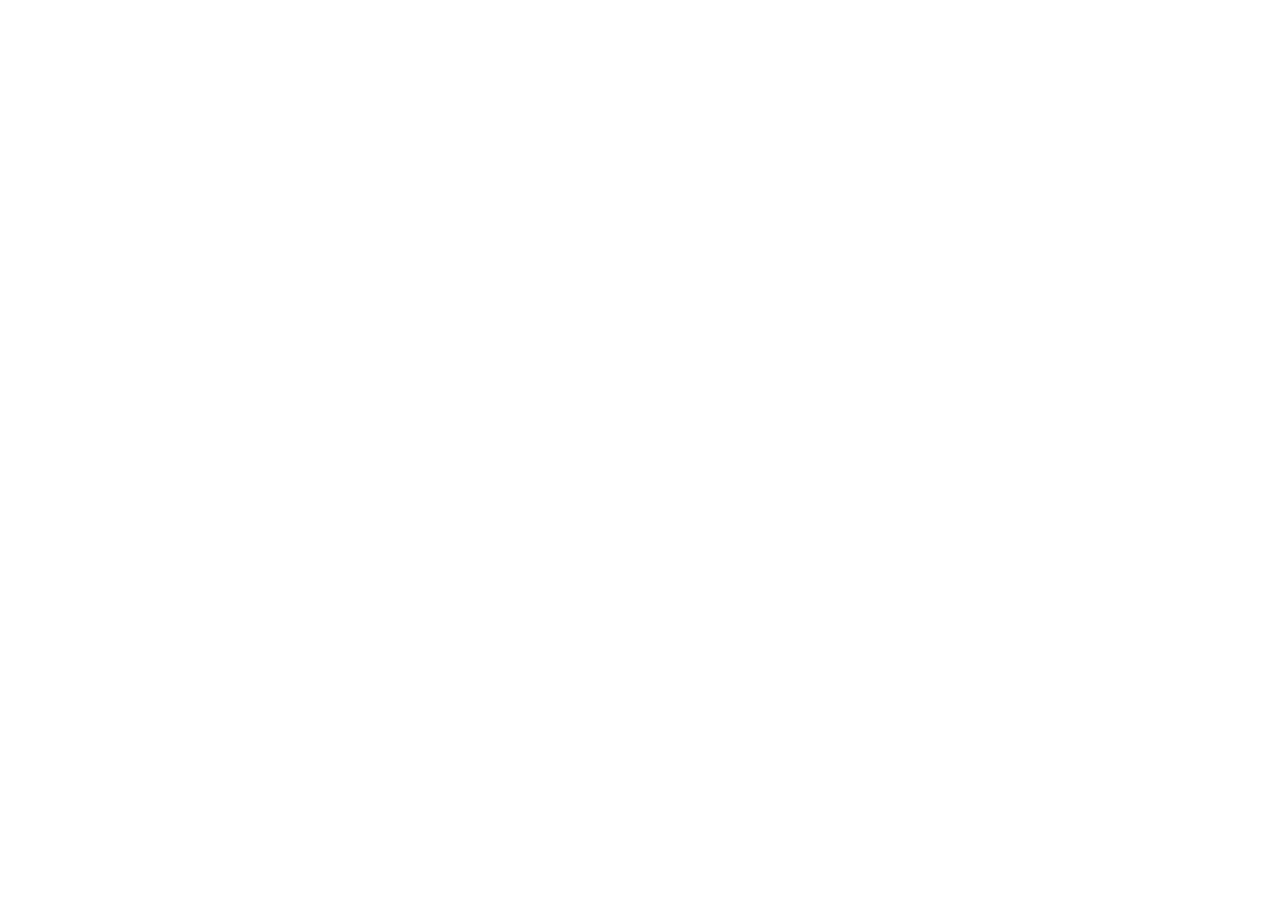
==== europe.html @ 09137a0d "minor changes" ====
<!DOCTYPE html>
<html lang="ru">

<head>
    <meta charset="UTF-8">
    <meta name="viewport" content="width=device-width, initial-scale=1.0">
    <title>во-да</title>
    <link rel="stylesheet" href="./style.css">
</head>
---- style.css ----
body {
    width: 100vw;
    height: 100vh;

    box-sizing: border-box;
    margin: 0;

    display: flex;
    gap: 0px;

    background-color: white;
}

@font-face {
    font-family: "Wremena";
    src:
        url("font/Wremena\ Regular.otf") format("otf"),
        url("font/Wremena\ Regular.woff") format("woff");
    font-weight: normal;
    font-style: normal;
}

@font-face {
    font-family: "Wremena";
    src:
        url("font/Wremena\ Light.otf") format("otf"),
        url("font/Wremena\ Light.woff") format("woff");
    font-weight: light;
    font-style: normal;
}

@font-face {
    font-family: "Wremena";
    src:
        url("font/Wremena\ Bold.otf") format("otf"),
        url("font/Wremena\ Bold.woff") format("woff");
    font-weight: bold;
    font-style: normal;
}

nav {
    width: 100%;
    height: 100%;

    position: relative;
    display: flex;
}

nav section {
    display: flex;

    width: 100%;
    height: 100%;

    justify-content: center;
}

a,
p {
    padding-top: 1rem;

    font-size: 1.5rem;
    font-family: Wremena;
    text-decoration: none;
    font-variant-numeric: lining-nums;

    color: black;
}

a:hover {
    font-size: 20pt;
    font-family: Wremena;
    text-decoration: underline 6px;

    color: black;
}

.main__index-column {
    width: 100%;
    height: 100%;

    box-sizing: border-box;
    margin: 0;
}

#nav__column--otherside:has(a:hover) {
    background-color: blue;
}

#nav__column--luminescent:has(a:hover) {
    background-color: purple;
}

#nav__column--europe:has(a:hover) {
    background-color: green;
}
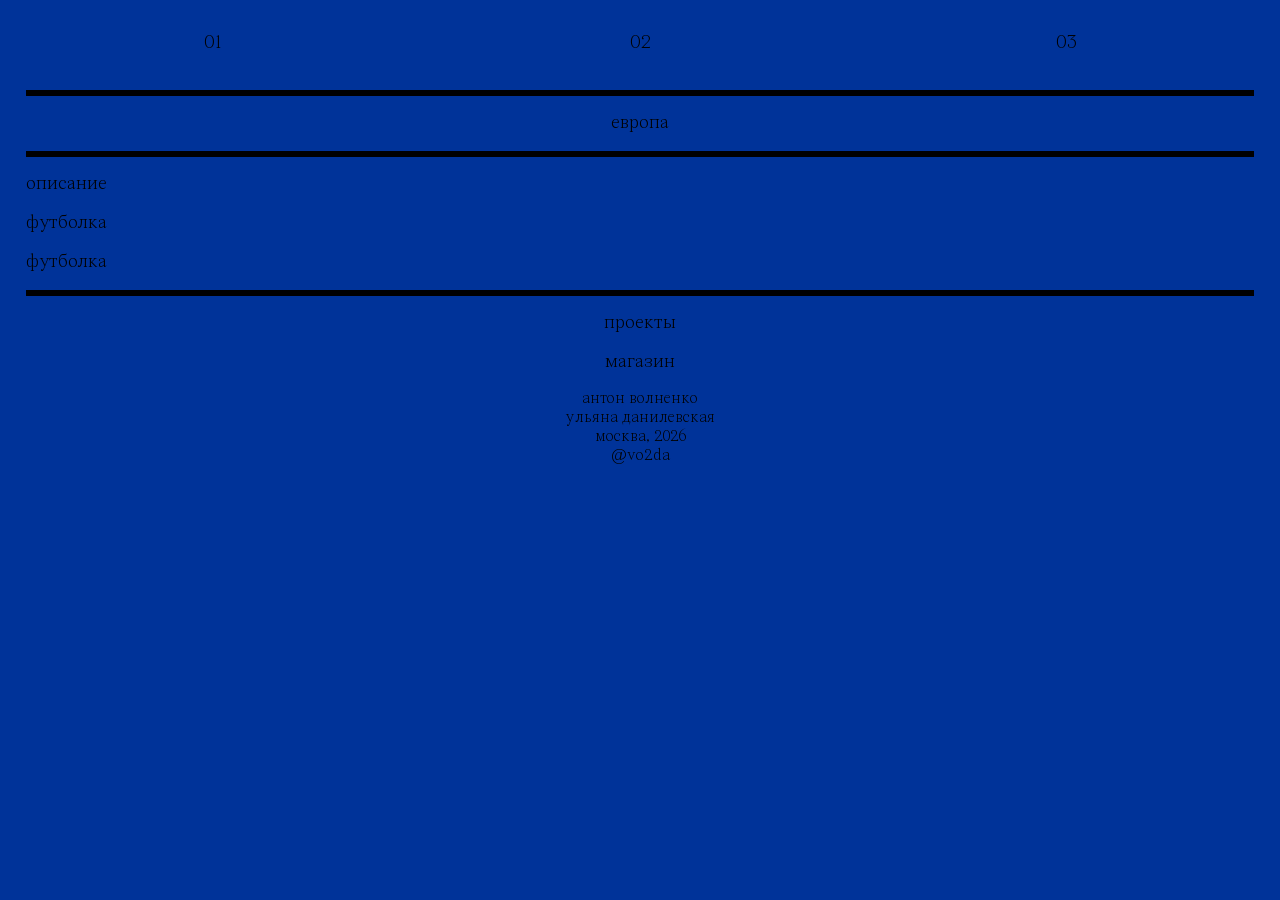
==== commit f73a2fe5: "major updates" ====
--- a/europe.html
+++ b/europe.html
@@ -6,4 +6,35 @@
     <meta name="viewport" content="width=device-width, initial-scale=1.0">
     <title>во-да</title>
     <link rel="stylesheet" href="./style.css">
-</head>+</head>
+
+<body class="body__europe">
+    <nav>
+        <section id="nav__column--otherside">
+            <a href="/otherside.html">01</a>
+        </section>
+
+        <section id="nav__column--luminescent">
+            <a href="/luminescent.html">02</a>
+        </section>
+
+        <section id="nav__column--europe">
+            <a href="/europe.html">03</a>
+        </section>
+    </nav>
+    <div class="main">
+        <hr>
+        <h1>европа</h1>
+        <hr>
+        <p>описание</p>
+        <p>футболка</p>
+        <p>футболка</p>
+        <hr>
+        <footer>
+            <a href="/index.html">проекты</a>
+            <a href="/shop.html">магазин</a>
+            <h3>антон волненко<br>ульяна данилевская<br>москва, 2026<br>@vo2da
+            </h3>
+        </footer>
+    </div>
+</body>
--- a/style.css
+++ b/style.css
@@ -2,13 +2,17 @@
     width: 100vw;
     height: 100vh;
 
-    box-sizing: border-box;
     margin: 0;
 
     display: flex;
-    gap: 0px;
 
     background-color: white;
+}
+
+*,
+*::before,
+*::after {
+    box-sizing: border-box;
 }
 
 @font-face {
@@ -16,7 +20,7 @@
     src:
         url("font/Wremena\ Regular.otf") format("otf"),
         url("font/Wremena\ Regular.woff") format("woff");
-    font-weight: normal;
+    font-weight: 400;
     font-style: normal;
 }
 
@@ -25,7 +29,7 @@
     src:
         url("font/Wremena\ Light.otf") format("otf"),
         url("font/Wremena\ Light.woff") format("woff");
-    font-weight: light;
+    font-weight: 200;
     font-style: normal;
 }
 
@@ -34,7 +38,7 @@
     src:
         url("font/Wremena\ Bold.otf") format("otf"),
         url("font/Wremena\ Bold.woff") format("woff");
-    font-weight: bold;
+    font-weight: 600;
     font-style: normal;
 }
 
@@ -42,7 +46,6 @@
     width: 100%;
     height: 100%;
 
-    position: relative;
     display: flex;
 }
 
@@ -51,46 +54,115 @@
 
     width: 100%;
     height: 100%;
+    padding-top: 2rem;
 
     justify-content: center;
+    align-items: flex-start;
 }
 
 a,
-p {
-    padding-top: 1rem;
+p,
+h1,
+h3 {
+    padding: 0;
+    margin-block: 0;
 
-    font-size: 1.5rem;
+    font-size: 1.2rem;
+    line-height: 120%;
     font-family: Wremena;
+    font-weight: 200;
     text-decoration: none;
     font-variant-numeric: lining-nums;
 
     color: black;
 }
 
+h1,
+h3,
+footer a {
+    text-align: center;
+}
+
+h3 {
+    font-size: 1rem;
+    font-weight: 200;
+}
+
 a:hover {
-    font-size: 20pt;
-    font-family: Wremena;
     text-decoration: underline 6px;
 
     color: black;
 }
 
-.main__index-column {
-    width: 100%;
-    height: 100%;
-
-    box-sizing: border-box;
-    margin: 0;
+.body__otherside,
+#nav__column--otherside:has(a:hover) {
+    background-color: #dedede;
+    background-image: radial-gradient(circle, #a3a3a3 0.4px, transparent 0.4px), radial-gradient(circle, #a3a3a3 0.4px, transparent 0.4px);
+    background-size: 2.5px 10px, 10px 2.5px;
+    background-position: -1.25px -5px, -5px -1.25px;
 }
 
-#nav__column--otherside:has(a:hover) {
-    background-color: blue;
+.body__luminescent,
+#nav__column--luminescent:has(a:hover) {
+    background-color: #B1ECBE;
 }
 
-#nav__column--luminescent:has(a:hover) {
-    background-color: purple;
+.body__europe,
+#nav__column--europe:has(a:hover) {
+    background-color: #003399;
 }
 
-#nav__column--europe:has(a:hover) {
-    background-color: green;
+img {
+    width: 100%;
+}
+
+.main {
+    position: absolute;
+    top: 4rem;
+    left: 0;
+    right: 0;
+
+    display: flex;
+    flex-direction: column;
+    gap: 1rem;
+
+    padding: 1.6rem;
+    margin-bottom: 2rem;
+}
+
+.main__shop-grid {
+    width: 100%;
+    display: grid;
+    grid-template-columns: repeat(3, 1fr);
+    grid-template-rows: repeat(3, 1fr);
+    gap: 20px;
+}
+
+hr {
+    width: 100%;
+    height: 0;
+
+    margin: 0;
+    padding: 0;
+
+    border: 0;
+    border-top: 6px solid #000;
+
+    flex: 0 0 auto;
+    align-self: stretch;
+}
+
+footer,
+article {
+    display: flex;
+    flex-direction: column;
+    gap: 1rem;
+}
+
+article {
+    gap: 0.5rem;
+}
+
+article h3 {
+    text-align: start;
 }
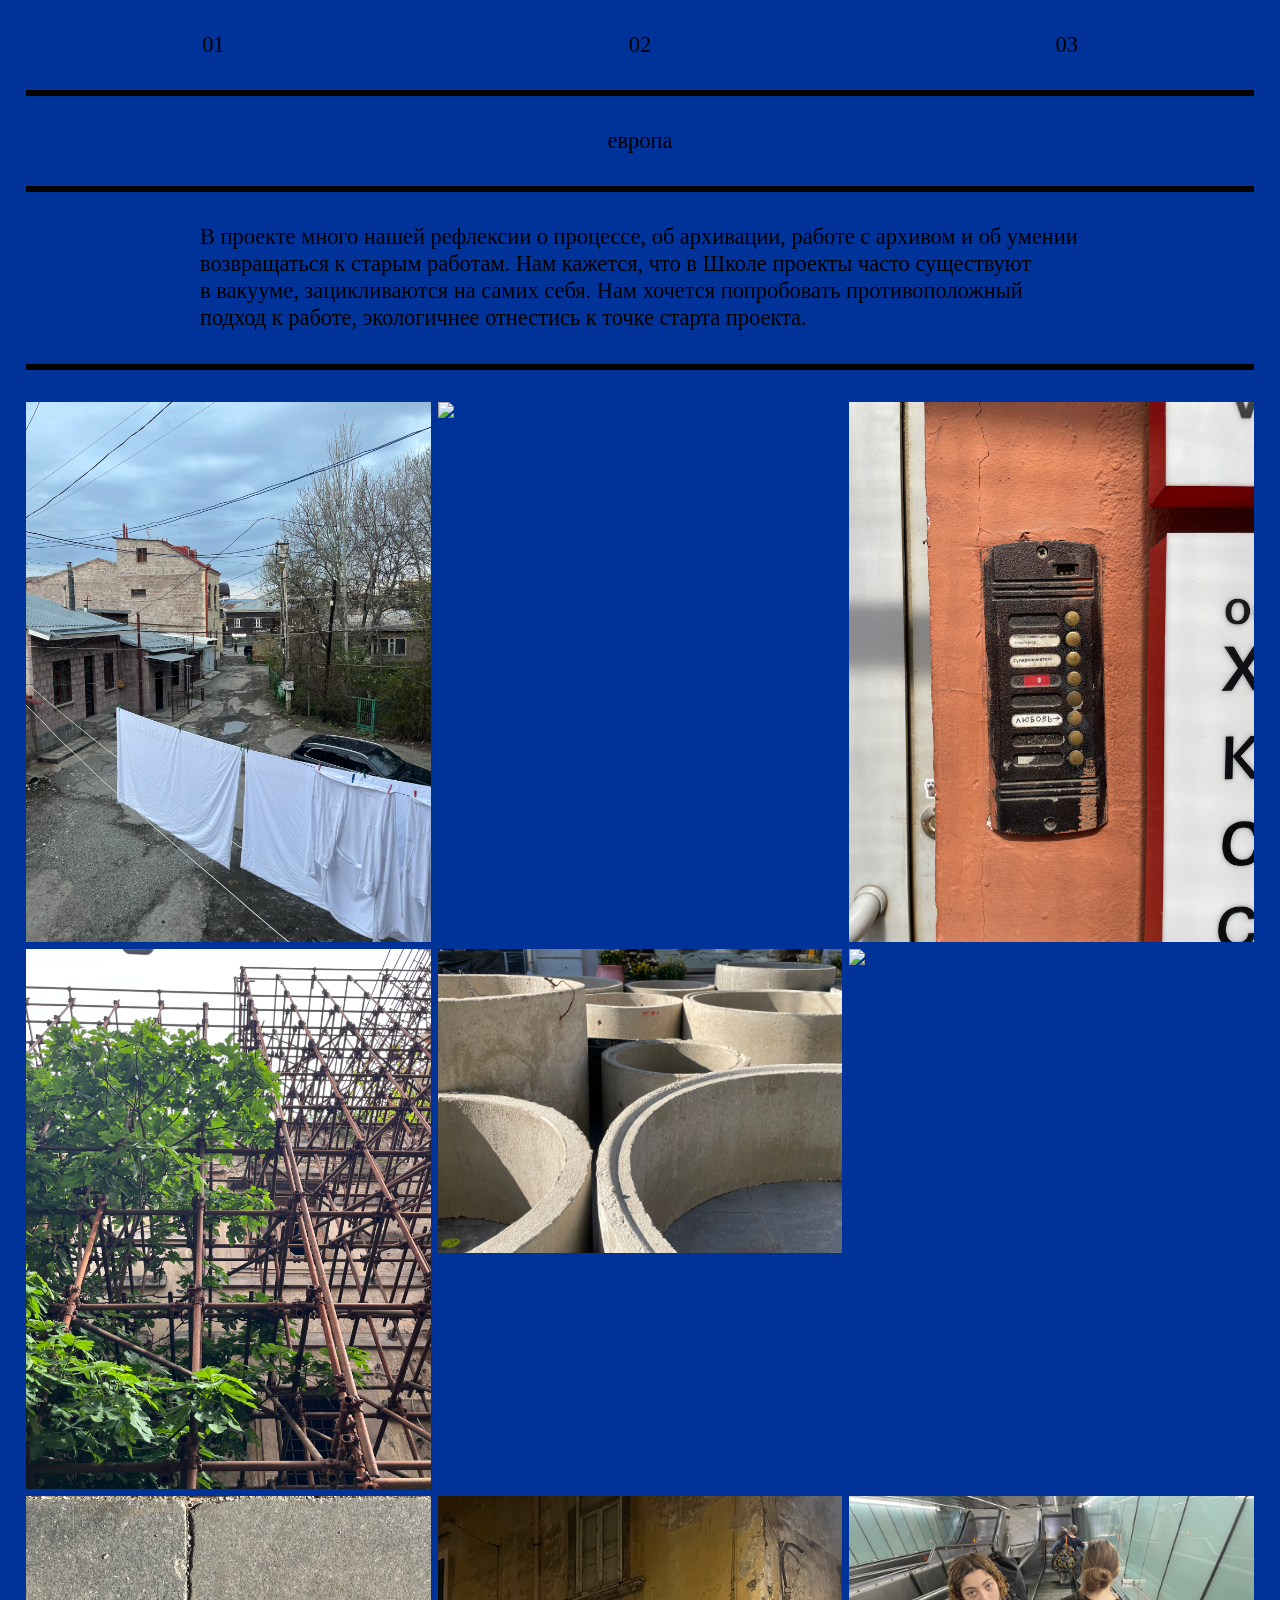
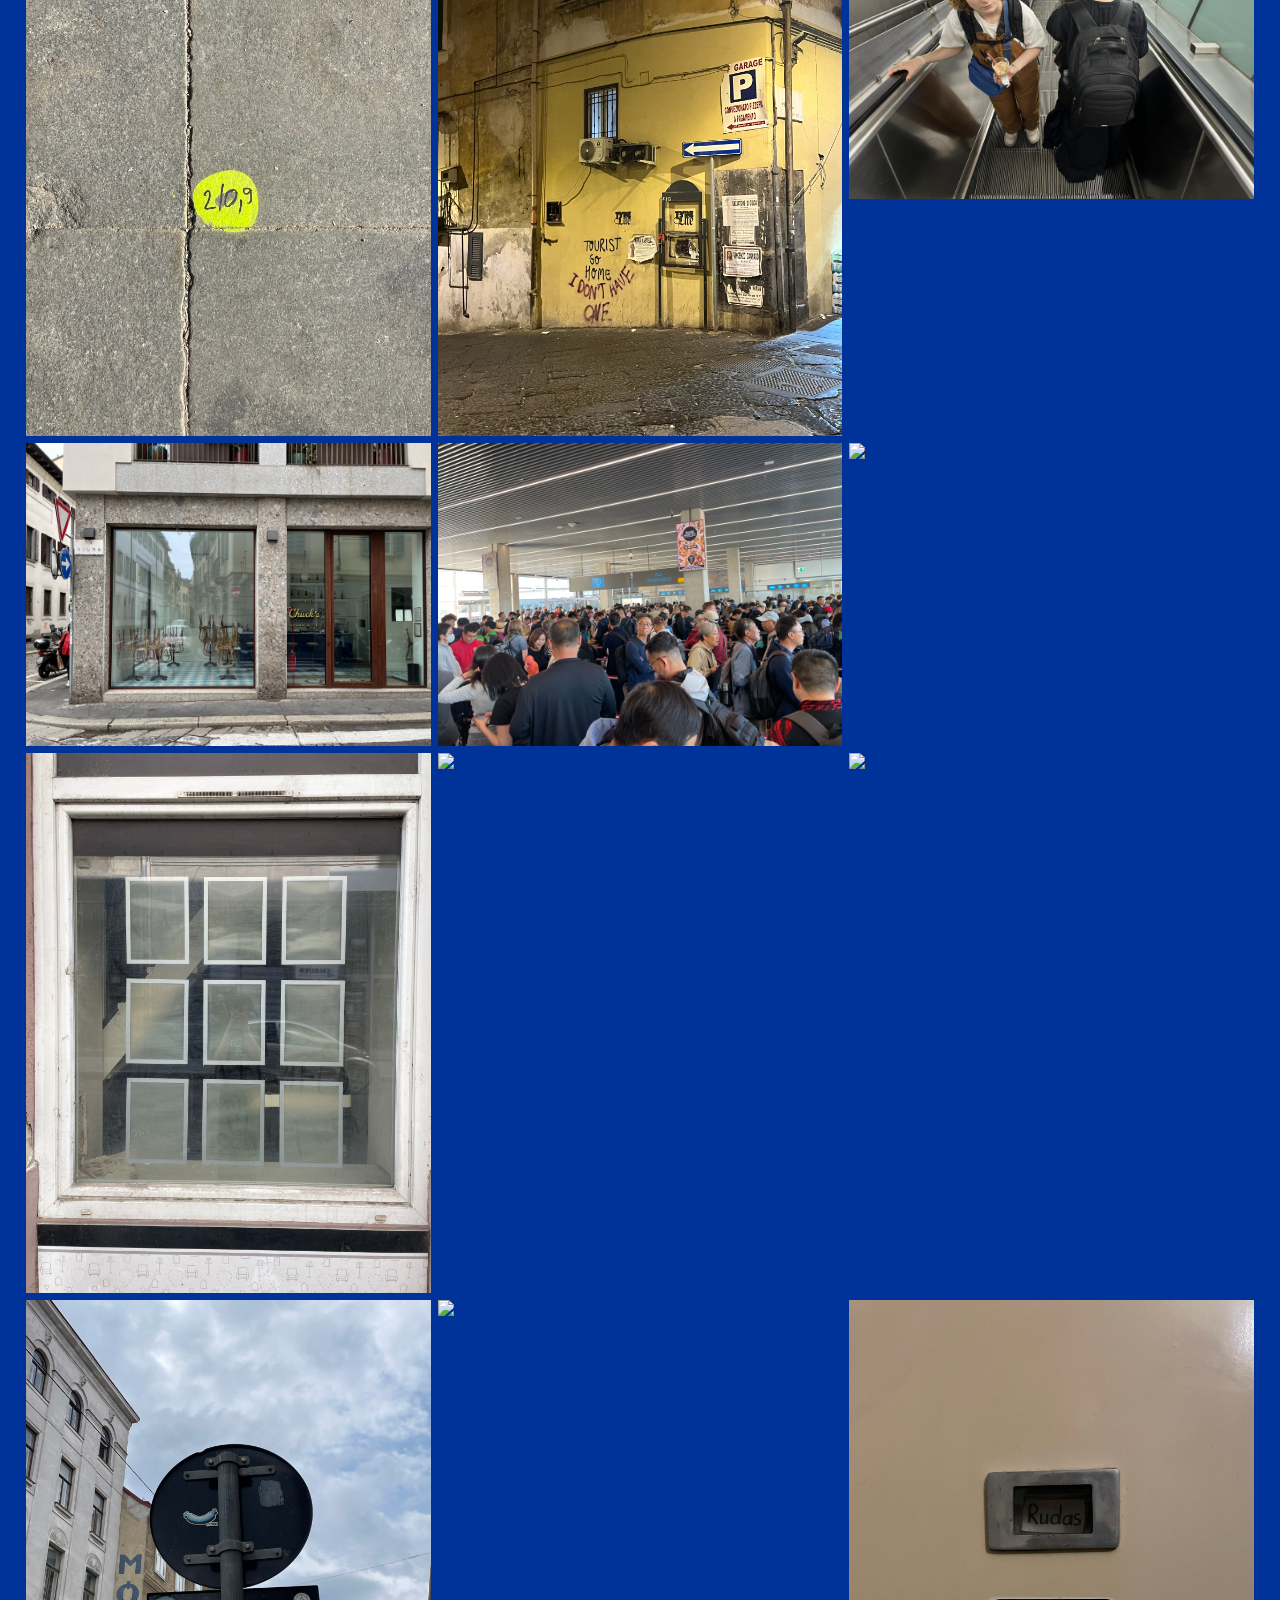
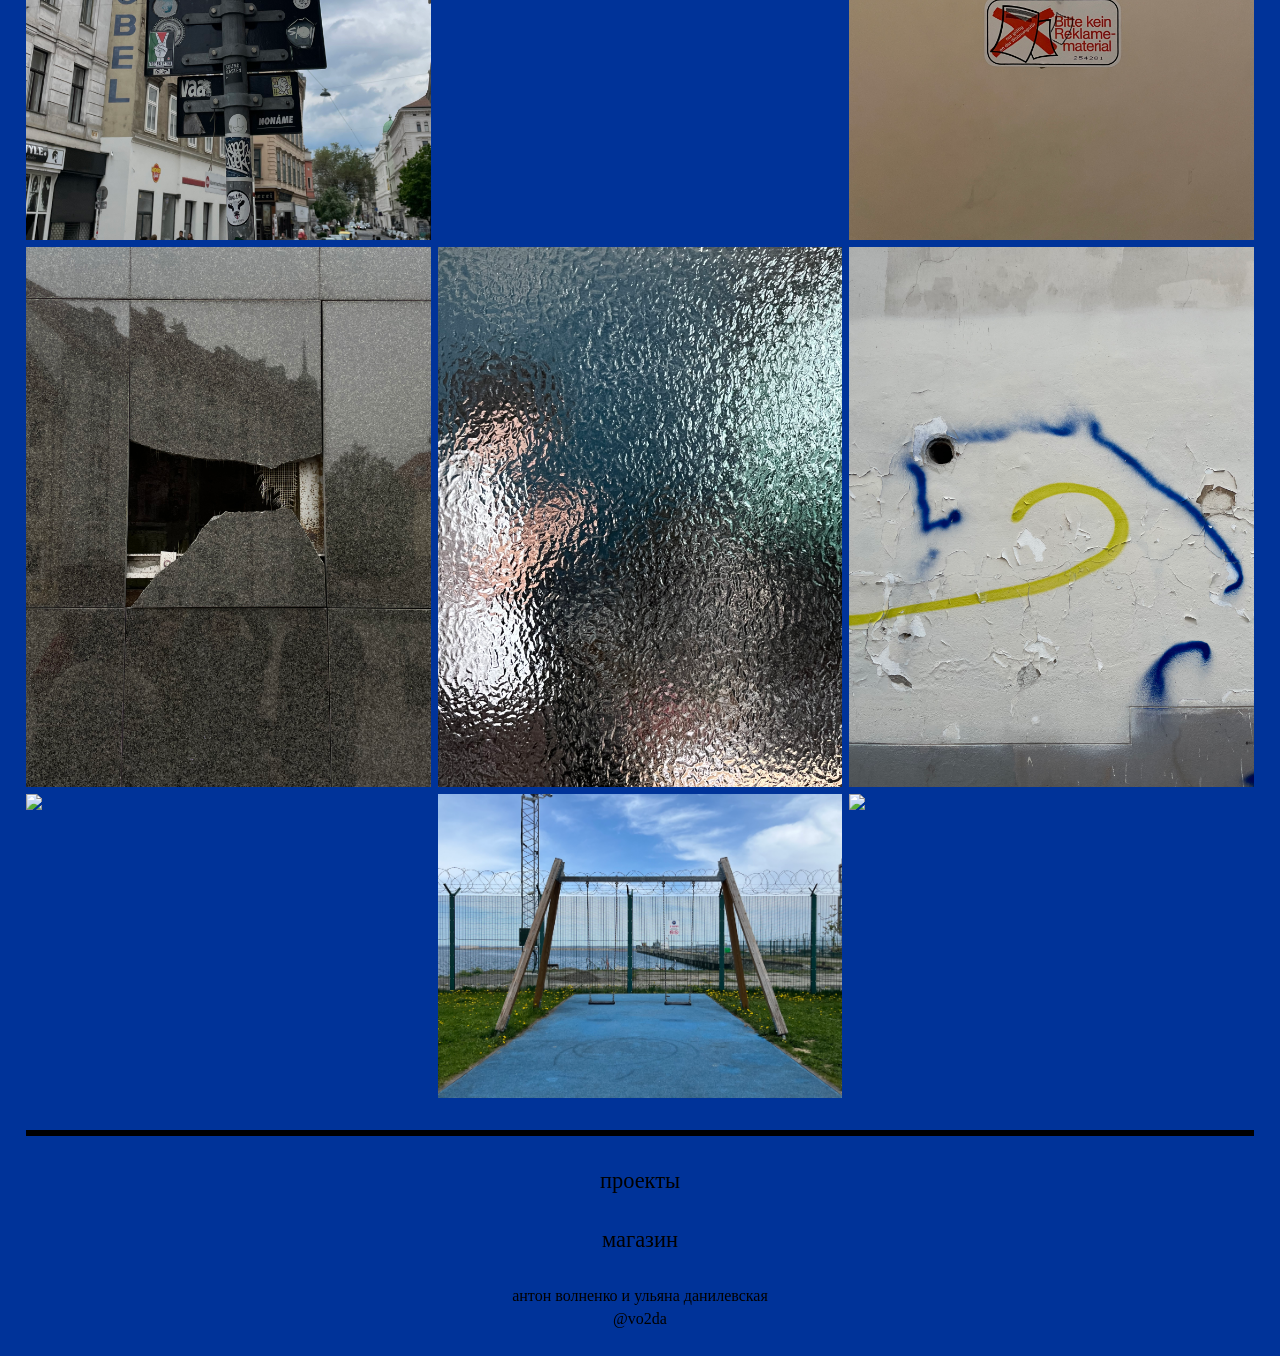
==== commit 833db3a2: "mostly done lol" ====
--- a/europe.html
+++ b/europe.html
@@ -26,14 +26,42 @@
         <hr>
         <h1>европа</h1>
         <hr>
-        <p>описание</p>
-        <p>футболка</p>
-        <p>футболка</p>
+        <p>В&nbsp;проекте много нашей рефлексии о&nbsp;процессе, об&nbsp;архивации, работе с&nbsp;архивом
+            и&nbsp;об&nbsp;умении возвращаться к&nbsp;старым работам. Нам кажется, что в&nbsp;Школе проекты часто
+            существуют в&nbsp;вакууме, зацикливаются на&nbsp;самих себя. Нам хочется попробовать противоположный подход
+            к&nbsp;работе, экологичнее отнестись к&nbsp;точке старта проекта.</p>
+        <hr>
+        <div class="main__grid">
+            <img src="projects/europe/03-a.jpeg">
+            <img src="projects/europe/05-a.jpeg">
+            <img src="projects/europe/05-u.jpeg">
+            <img src="projects/europe/06-a.jpeg">
+            <img src="projects/europe/06-u.jpeg">
+            <img src="projects/europe/07-a.jpeg">
+            <img src="projects/europe/07-u.jpeg">
+            <img src="projects/europe/08-a.jpeg">
+            <img src="projects/europe/09-a.jpeg">
+            <img src="projects/europe/10-a.jpeg">
+            <img src="projects/europe/10-u.jpeg">
+            <img src="projects/europe/11-a.jpeg">
+            <img src="projects/europe/11-u.jpeg">
+            <img src="projects/europe/12-a.jpeg">
+            <img src="projects/europe/13-a.jpeg">
+            <img src="projects/europe/13-u.jpeg">
+            <img src="projects/europe/14-a.jpeg">
+            <img src="projects/europe/14-u.jpeg">
+            <img src="projects/europe/15-u.jpeg">
+            <img src="projects/europe/16-a.jpeg">
+            <img src="projects/europe/17-a.jpeg">
+            <img src="projects/europe/17-u.jpeg">
+            <img src="projects/europe/18-a.jpeg">
+            <img src="projects/europe/19-a.jpeg">
+        </div>
         <hr>
         <footer>
             <a href="/index.html">проекты</a>
             <a href="/shop.html">магазин</a>
-            <h3>антон волненко<br>ульяна данилевская<br>москва, 2026<br>@vo2da
+            <h3>антон волненко и ульяна данилевская<br>@vo2da
             </h3>
         </footer>
     </div>
--- a/style.css
+++ b/style.css
@@ -42,37 +42,22 @@
     font-style: normal;
 }
 
-nav {
-    width: 100%;
-    height: 100%;
-
-    display: flex;
-}
-
-nav section {
-    display: flex;
-
-    width: 100%;
-    height: 100%;
-    padding-top: 2rem;
-
-    justify-content: center;
-    align-items: flex-start;
-}
-
 a,
 p,
 h1,
 h3 {
     padding: 0;
     margin-block: 0;
-
-    font-size: 1.2rem;
+    text-box: trim-both cap alphabetic;
+
+    font-size: 1.4rem;
     line-height: 120%;
-    font-family: Wremena;
+    font-family: Spectral;
     font-weight: 200;
     text-decoration: none;
     font-variant-numeric: lining-nums;
+
+    max-width: 55rem;
 
     color: black;
 }
@@ -84,14 +69,33 @@
 }
 
 h3 {
+    letter-spacing: 2%;
+    line-height: 140%;
     font-size: 1rem;
-    font-weight: 200;
 }
 
 a:hover {
     text-decoration: underline 6px;
 
     color: black;
+}
+
+nav {
+    width: 100%;
+    height: 100%;
+
+    display: flex;
+}
+
+nav section {
+    display: flex;
+
+    width: 100%;
+    height: 100%;
+    padding-top: 2rem;
+
+    justify-content: center;
+    align-items: flex-start;
 }
 
 .body__otherside,
@@ -124,18 +128,59 @@
 
     display: flex;
     flex-direction: column;
-    gap: 1rem;
-
+    align-items: center;
+
+    gap: 2rem;
     padding: 1.6rem;
     margin-bottom: 2rem;
 }
 
-.main__shop-grid {
+.main__grid {
     width: 100%;
     display: grid;
     grid-template-columns: repeat(3, 1fr);
-    grid-template-rows: repeat(3, 1fr);
-    gap: 20px;
+    grid-template-rows: repeat(2, 1fr);
+    gap: 7px;
+}
+
+.main__grid--shop {
+    width: 100%;
+    display: grid;
+    grid-template-columns: repeat(4, 1fr);
+    grid-template-rows: repeat(2, 1fr);
+    gap: 7px;
+}
+
+.main__grid--shop img {
+    aspect-ratio: 1 / 1;
+    object-fit: cover;
+}
+
+.main__grid {
+    width: 100%;
+    display: grid;
+    grid-template-columns: repeat(3, 1fr);
+    grid-template-rows: repeat(2, 1fr);
+    gap: 7px;
+}
+
+@media (max-width: 950px) {
+
+    .main__grid--shop,
+    .main__grid {
+        grid-template-columns: repeat(2, 1fr);
+        grid-template-rows: repeat(2, 1fr);
+    }
+}
+
+@media (max-width: 650px) {
+
+    .main__grid--shop,
+    .main__grid {
+        display: flex;
+        flex-direction: column;
+        gap: 1rem;
+    }
 }
 
 hr {
@@ -156,11 +201,12 @@
 article {
     display: flex;
     flex-direction: column;
+    gap: 2rem;
+}
+
+article {
     gap: 1rem;
-}
-
-article {
-    gap: 0.5rem;
+    margin-bottom: 1rem;
 }
 
 article h3 {
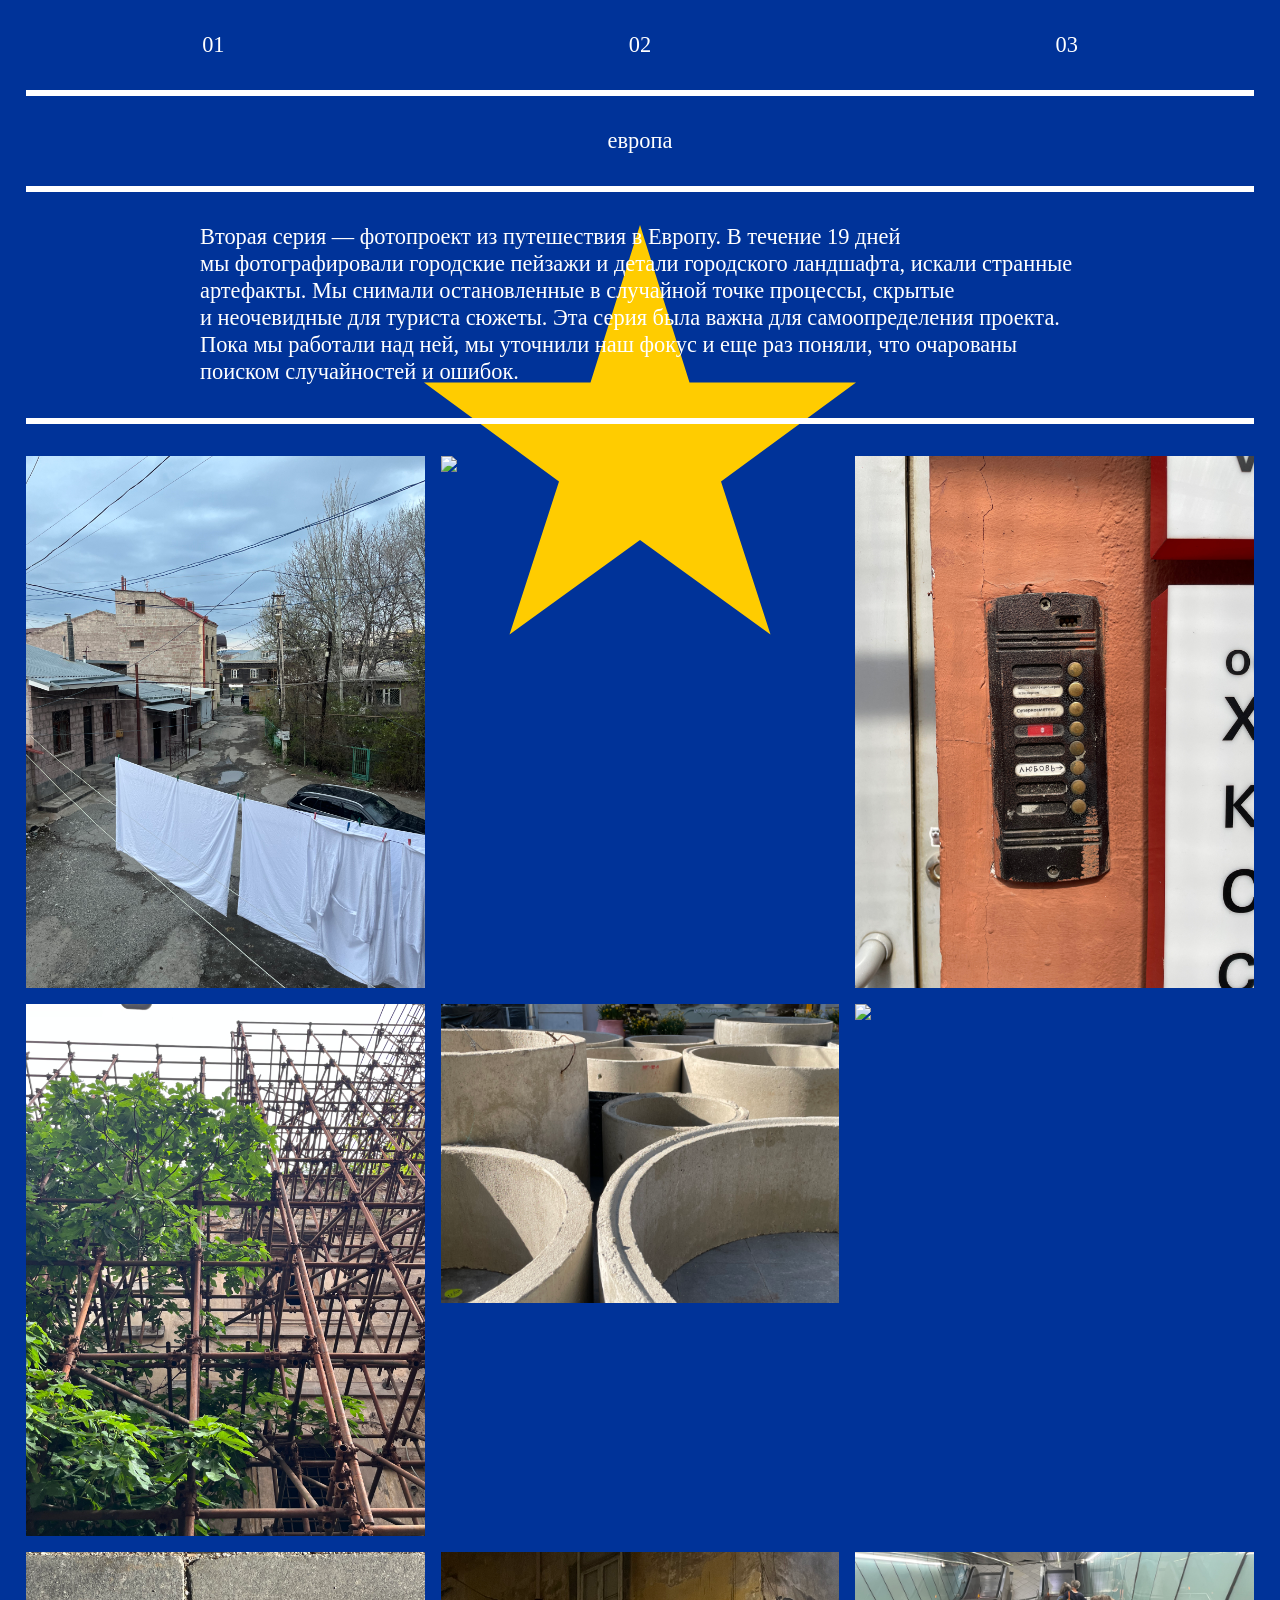
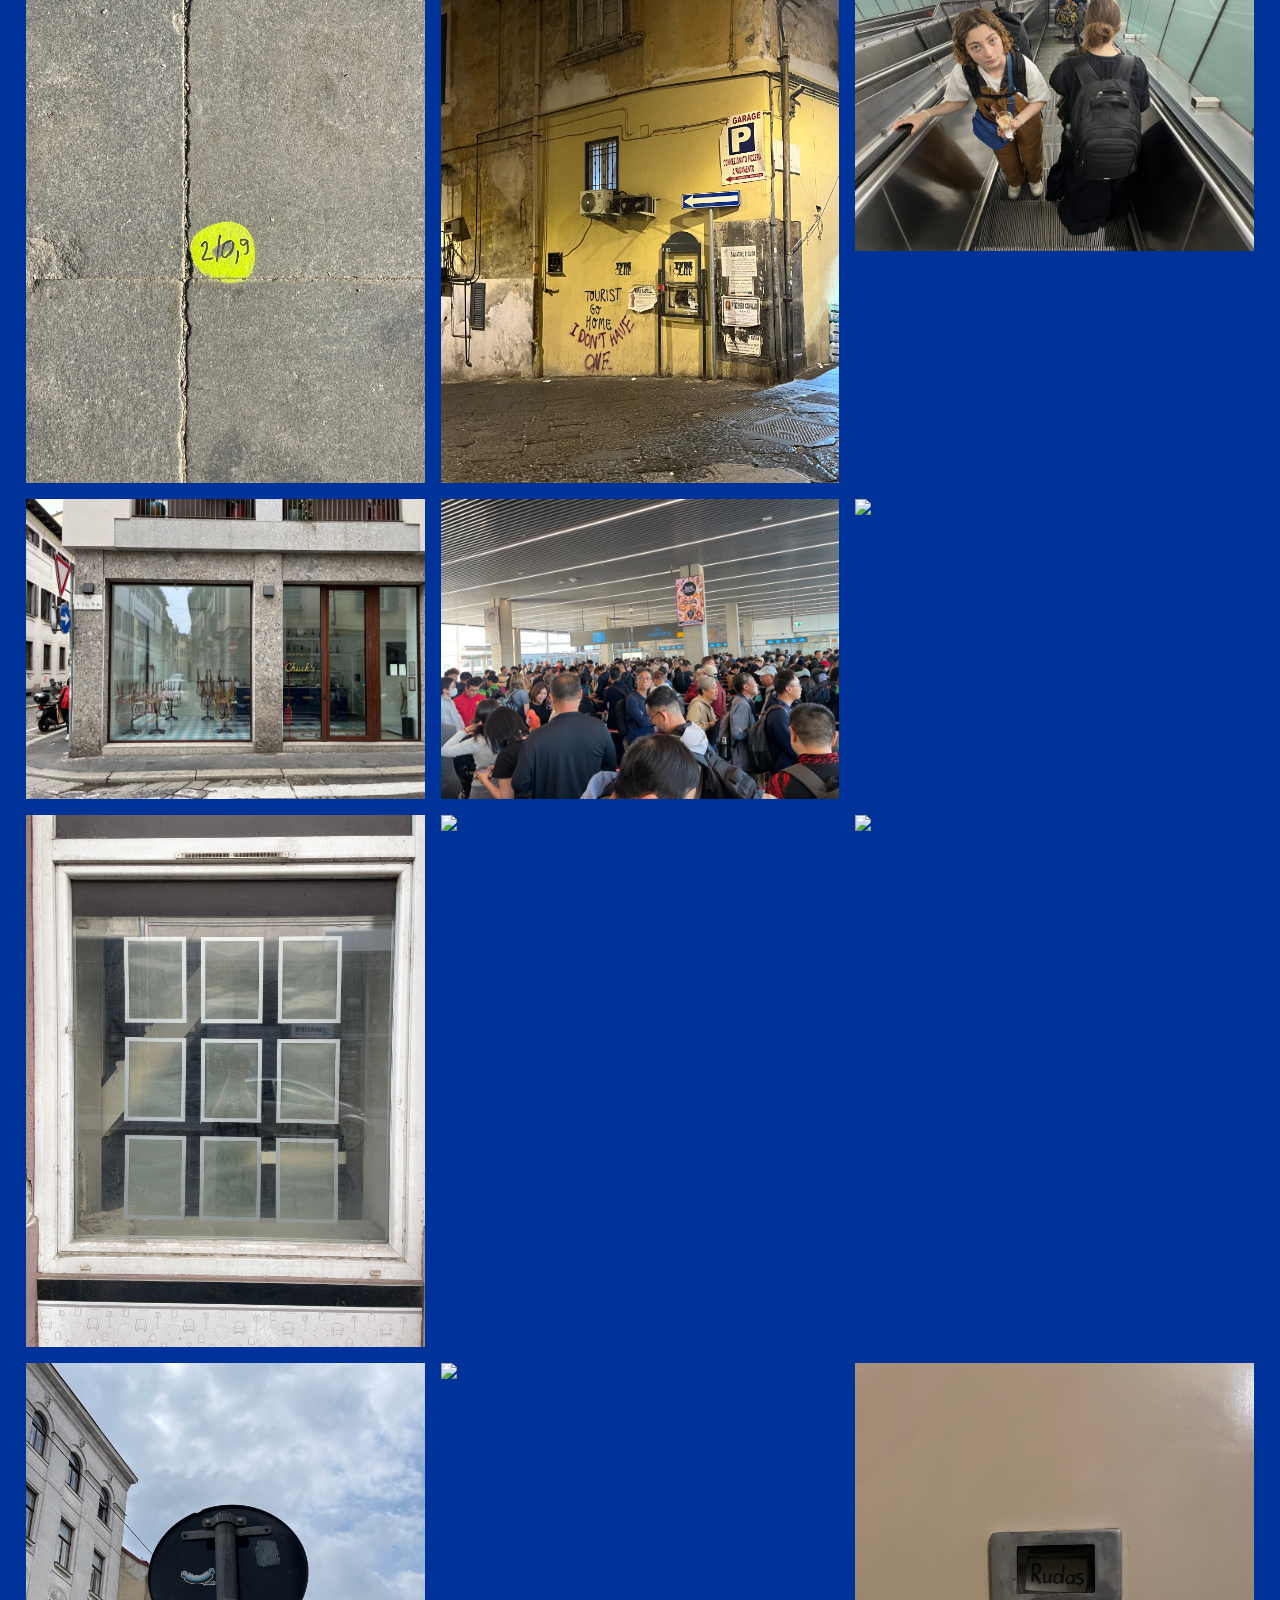
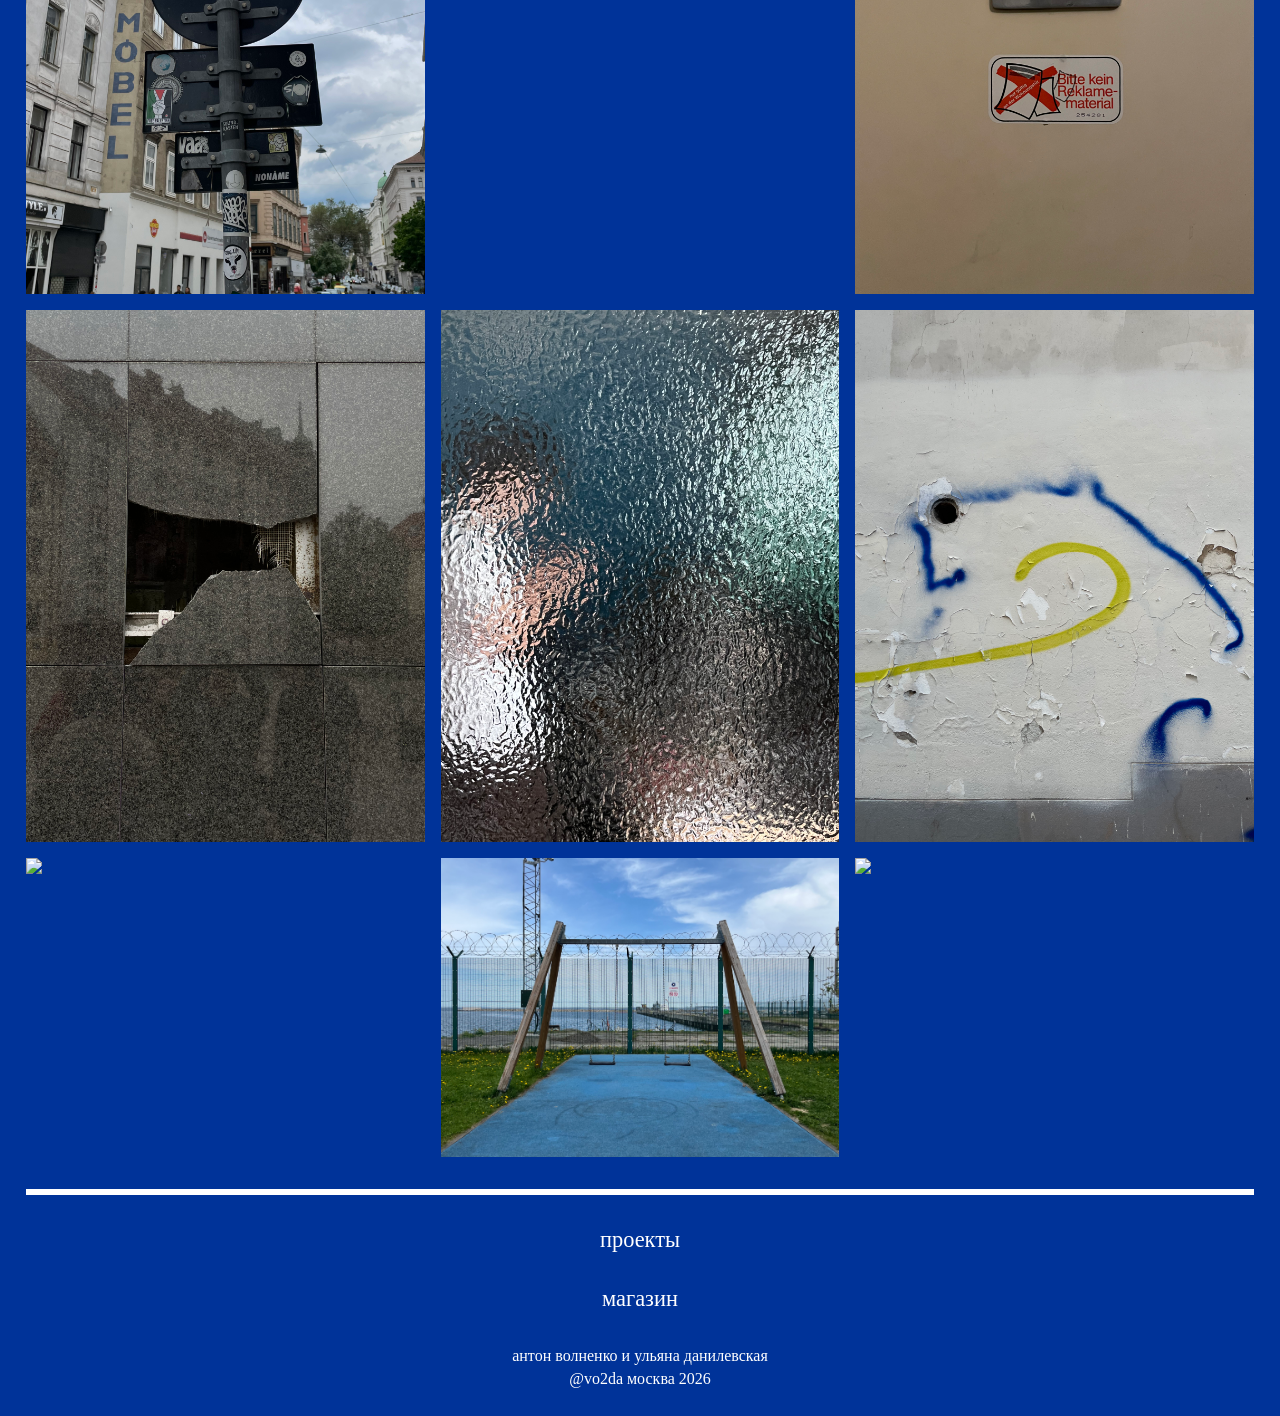
==== commit a510d3d0: "Update site content and assets Co-Authored-By: Craft Agent <agents-noreply@craft.do>" ====
--- a/europe.html
+++ b/europe.html
@@ -9,6 +9,7 @@
 </head>
 
 <body class="body__europe">
+    <div class="europe-star" aria-hidden="true"></div>
     <nav>
         <section id="nav__column--otherside">
             <a href="/otherside.html">01</a>
@@ -26,10 +27,7 @@
         <hr>
         <h1>европа</h1>
         <hr>
-        <p>В&nbsp;проекте много нашей рефлексии о&nbsp;процессе, об&nbsp;архивации, работе с&nbsp;архивом
-            и&nbsp;об&nbsp;умении возвращаться к&nbsp;старым работам. Нам кажется, что в&nbsp;Школе проекты часто
-            существуют в&nbsp;вакууме, зацикливаются на&nbsp;самих себя. Нам хочется попробовать противоположный подход
-            к&nbsp;работе, экологичнее отнестись к&nbsp;точке старта проекта.</p>
+        <p>Вторая серия&nbsp;&mdash; фотопроект из&nbsp;путешествия в&nbsp;Европу. В&nbsp;течение 19&nbsp;дней мы&nbsp;фотографировали городские пейзажи и&nbsp;детали городского ландшафта, искали странные артефакты. Мы&nbsp;снимали остановленные в&nbsp;случайной точке процессы, скрытые и&nbsp;неочевидные для туриста сюжеты. Эта серия была важна для самоопределения проекта. Пока мы&nbsp;работали над ней, мы&nbsp;уточнили наш фокус и&nbsp;еще раз поняли, что очарованы поиском случайностей и&nbsp;ошибок.</p>
         <hr>
         <div class="main__grid">
             <img src="projects/europe/03-a.jpeg">
@@ -61,8 +59,31 @@
         <footer>
             <a href="/index.html">проекты</a>
             <a href="/shop.html">магазин</a>
-            <h3>антон волненко и ульяна данилевская<br>@vo2da
+            <h3>антон волненко и ульяна данилевская<br>@vo2da москва 2026
             </h3>
         </footer>
     </div>
+    <script>
+        (() => {
+            const star = document.querySelector('.europe-star');
+            if (!star) return;
+
+            const slowPlusSpeed = 0.1;
+            let ticking = false;
+
+            const rotateStar = () => {
+                star.style.setProperty('--europe-star-rotation', `${window.scrollY * slowPlusSpeed}deg`);
+                ticking = false;
+            };
+
+            window.addEventListener('scroll', () => {
+                if (!ticking) {
+                    window.requestAnimationFrame(rotateStar);
+                    ticking = true;
+                }
+            }, { passive: true });
+
+            rotateStar();
+        })();
+    </script>
 </body>
--- a/style.css
+++ b/style.css
@@ -3,7 +3,6 @@
     height: 100vh;
 
     margin: 0;
-
     display: flex;
 
     background-color: white;
@@ -76,8 +75,6 @@
 
 a:hover {
     text-decoration: underline 6px;
-
-    color: black;
 }
 
 nav {
@@ -100,10 +97,30 @@
 
 .body__otherside,
 #nav__column--otherside:has(a:hover) {
-    background-color: #dedede;
-    background-image: radial-gradient(circle, #a3a3a3 0.4px, transparent 0.4px), radial-gradient(circle, #a3a3a3 0.4px, transparent 0.4px);
-    background-size: 2.5px 10px, 10px 2.5px;
-    background-position: -1.25px -5px, -5px -1.25px;
+    background-color: #123d2f;
+    background-image:
+        linear-gradient(rgba(210, 255, 220, 0.42) 1px, transparent 1px),
+        linear-gradient(90deg, rgba(210, 255, 220, 0.42) 1px, transparent 1px),
+        linear-gradient(rgba(210, 255, 220, 0.2) 0.5px, transparent 0.5px),
+        linear-gradient(90deg, rgba(210, 255, 220, 0.2) 0.5px, transparent 0.5px);
+    background-size: 100px 100px, 100px 100px, 20px 20px, 20px 20px;
+    background-position: -1px -1px, -1px -1px, -0.5px -0.5px, -0.5px -0.5px;
+}
+
+.body__otherside a,
+.body__otherside p,
+.body__otherside h1,
+.body__otherside h3 {
+    color: #fff;
+}
+
+.body__otherside a:hover {
+    color: #fff;
+    text-decoration: underline 6px;
+}
+
+.body__otherside hr {
+    border-top-color: #f2fff0;
 }
 
 .body__luminescent,
@@ -116,8 +133,63 @@
     background-color: #003399;
 }
 
+.body__europe a,
+.body__europe p,
+.body__europe h1,
+.body__europe h3 {
+    color: white;
+}
+
+.body__europe a:hover {
+    color: #fff;
+    text-decoration: underline 6px;
+}
+
+.body__europe hr {
+    border-top-color: white;
+}
+
+.body__europe {
+    isolation: isolate;
+}
+
+.europe-star {
+    --europe-star-rotation: 0deg;
+
+    position: fixed;
+    left: 50%;
+    top: 50%;
+    z-index: -10;
+
+    width: 50vmin;
+    aspect-ratio: 1;
+
+    background-color: #FFCC00;
+    clip-path: polygon(50% 0%, 61% 35%, 98% 35%, 68% 57%, 79% 91%, 50% 70%, 21% 91%, 32% 57%, 2% 35%, 39% 35%);
+    pointer-events: none;
+    transform: translate(-50%, -50%) rotate(var(--europe-star-rotation));
+    transform-origin: center;
+    will-change: transform;
+}
+
 img {
     width: 100%;
+}
+
+.image-pair {
+    width: 100%;
+    display: grid;
+    grid-template-columns: repeat(2, minmax(0, 1fr));
+    gap: 1rem;
+}
+
+.image-pair img {
+    display: block;
+}
+
+.image-pair--vertical img {
+    aspect-ratio: 1186 / 1606;
+    object-fit: cover;
 }
 
 .main {
@@ -139,8 +211,7 @@
     width: 100%;
     display: grid;
     grid-template-columns: repeat(3, 1fr);
-    grid-template-rows: repeat(2, 1fr);
-    gap: 7px;
+    gap: 1rem;
 }
 
 .main__grid--shop {
@@ -148,20 +219,46 @@
     display: grid;
     grid-template-columns: repeat(4, 1fr);
     grid-template-rows: repeat(2, 1fr);
-    gap: 7px;
+    gap: 1rem;
+}
+
+.main__grid--shop img,
+.product-image {
+    aspect-ratio: 1 / 1;
 }
 
 .main__grid--shop img {
-    aspect-ratio: 1 / 1;
+    display: block;
     object-fit: cover;
+}
+
+.product-image {
+    position: relative;
+    width: 100%;
+    overflow: hidden;
+}
+
+.product-image img {
+    width: 100%;
+    height: 100%;
+}
+
+.product-image__hover {
+    position: absolute;
+    inset: 0;
+    opacity: 0;
+    transition: opacity 0.18s ease;
+}
+
+.product-image--swap:hover .product-image__hover {
+    opacity: 1;
 }
 
 .main__grid {
     width: 100%;
     display: grid;
     grid-template-columns: repeat(3, 1fr);
-    grid-template-rows: repeat(2, 1fr);
-    gap: 7px;
+    gap: 1rem;
 }
 
 @media (max-width: 950px) {
@@ -169,6 +266,9 @@
     .main__grid--shop,
     .main__grid {
         grid-template-columns: repeat(2, 1fr);
+    }
+
+    .main__grid--shop {
         grid-template-rows: repeat(2, 1fr);
     }
 }
@@ -181,6 +281,11 @@
         flex-direction: column;
         gap: 1rem;
     }
+
+    .image-pair {
+        grid-template-columns: 1fr;
+        gap: 1rem;
+    }
 }
 
 hr {
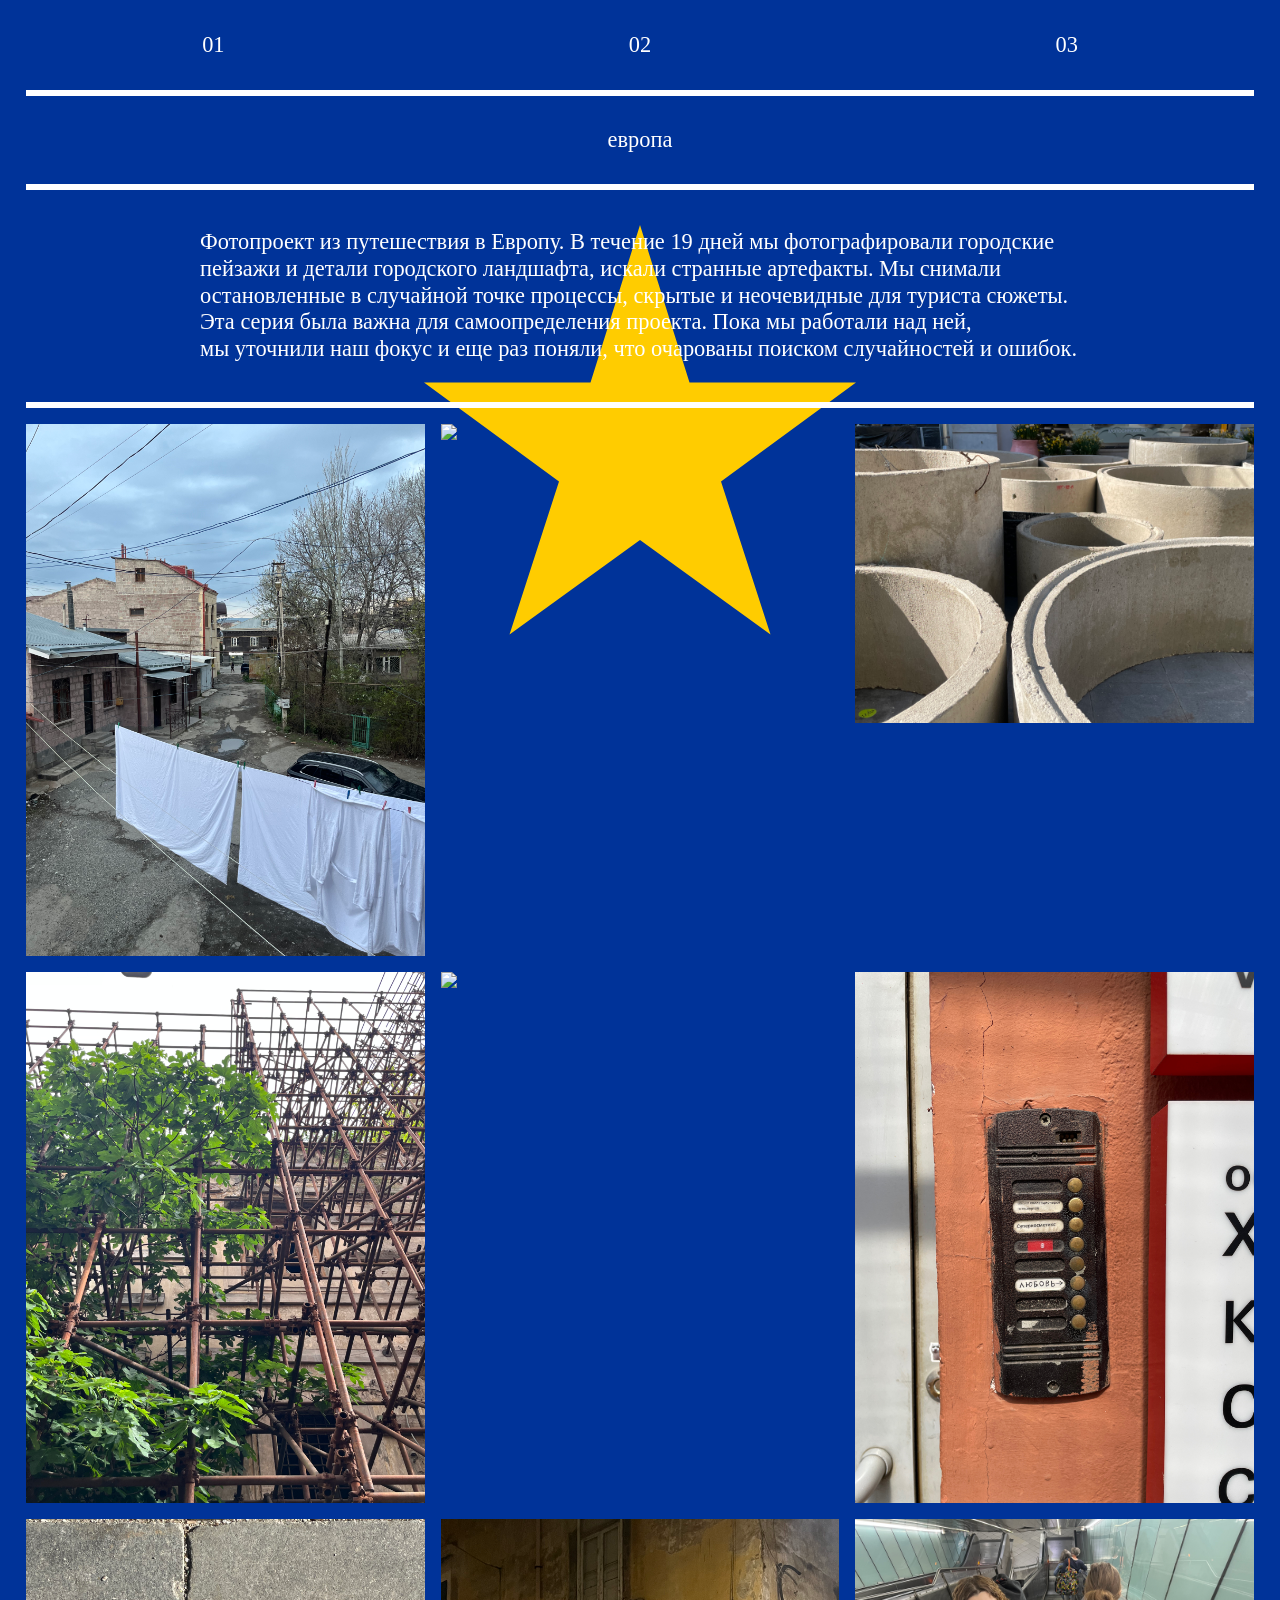
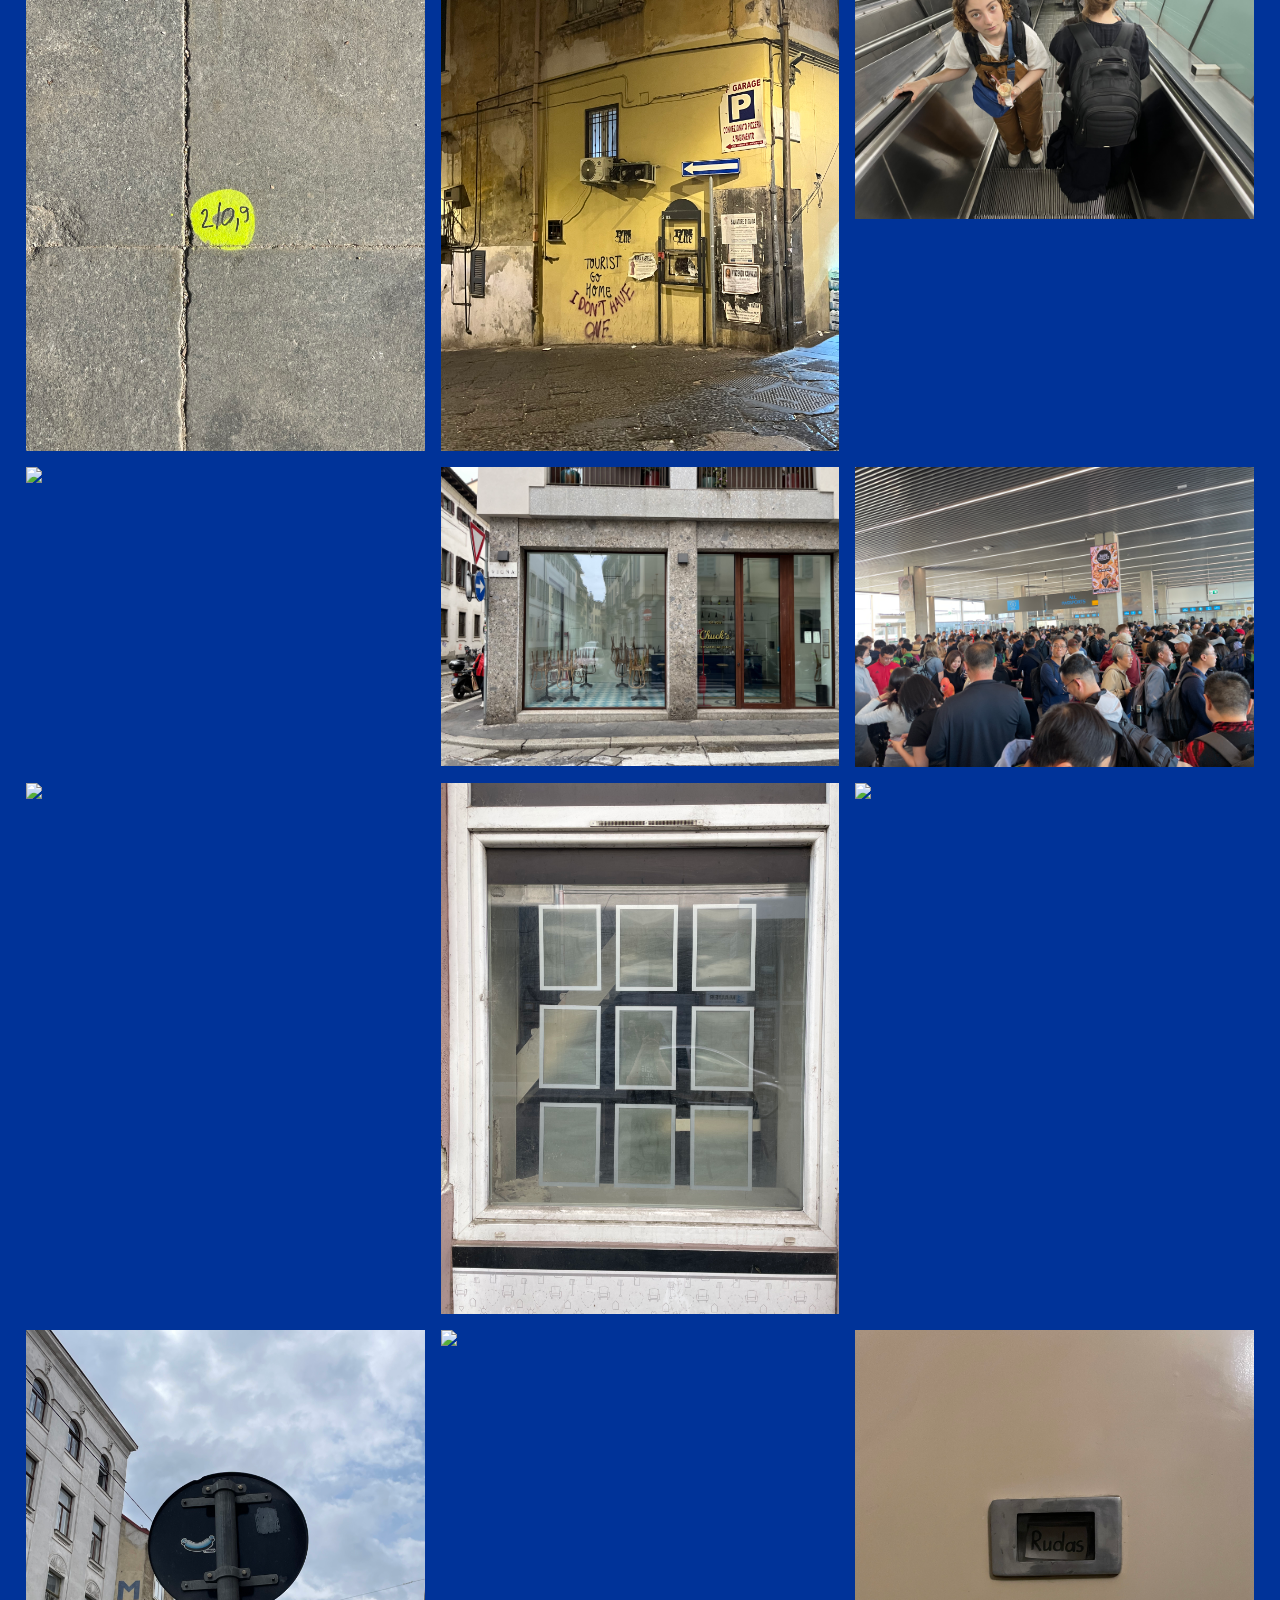
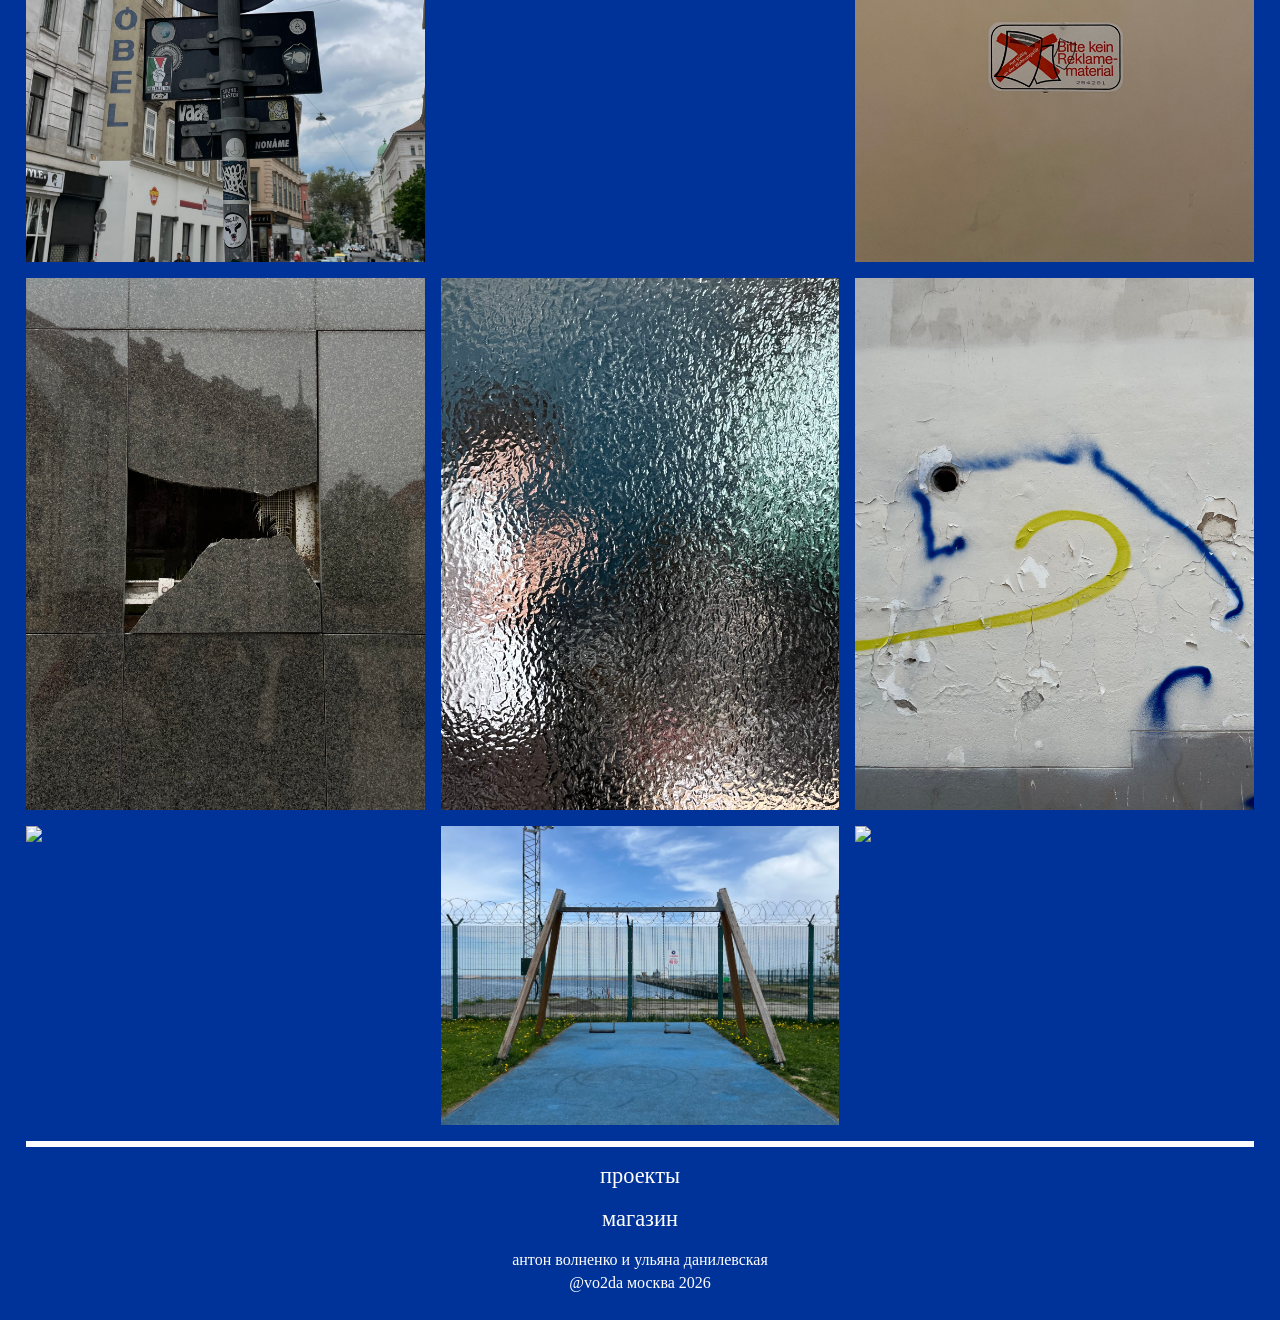
==== commit a366191c: "checkup" ====
--- a/europe.html
+++ b/europe.html
@@ -15,36 +15,40 @@
             <a href="/otherside.html">01</a>
         </section>
 
-        <section id="nav__column--luminescent">
-            <a href="/luminescent.html">02</a>
+        <section id="nav__column--europe">
+            <a href="/europe.html">02</a>
         </section>
 
-        <section id="nav__column--europe">
-            <a href="/europe.html">03</a>
+        <section id="nav__column--luminescent">
+            <a href="/luminescent.html">03</a>
         </section>
     </nav>
     <div class="main">
         <hr>
         <h1>европа</h1>
         <hr>
-        <p>Вторая серия&nbsp;&mdash; фотопроект из&nbsp;путешествия в&nbsp;Европу. В&nbsp;течение 19&nbsp;дней мы&nbsp;фотографировали городские пейзажи и&nbsp;детали городского ландшафта, искали странные артефакты. Мы&nbsp;снимали остановленные в&nbsp;случайной точке процессы, скрытые и&nbsp;неочевидные для туриста сюжеты. Эта серия была важна для самоопределения проекта. Пока мы&nbsp;работали над ней, мы&nbsp;уточнили наш фокус и&nbsp;еще раз поняли, что очарованы поиском случайностей и&nbsp;ошибок.</p>
+        <p>Фотопроект из&nbsp;путешествия в&nbsp;Европу. В&nbsp;течение 19&nbsp;дней
+            мы&nbsp;фотографировали городские пейзажи и&nbsp;детали городского ландшафта, искали странные артефакты.
+            Мы&nbsp;снимали остановленные в&nbsp;случайной точке процессы, скрытые и&nbsp;неочевидные для туриста
+            сюжеты. Эта серия была важна для самоопределения проекта. Пока мы&nbsp;работали над ней, мы&nbsp;уточнили
+            наш фокус и&nbsp;еще раз поняли, что очарованы поиском случайностей и&nbsp;ошибок.</p>
         <hr>
         <div class="main__grid">
             <img src="projects/europe/03-a.jpeg">
             <img src="projects/europe/05-a.jpeg">
+            <img src="projects/europe/06-u.jpeg">
+            <img src="projects/europe/06-a.jpeg">
+            <img src="projects/europe/07-a.jpeg">
             <img src="projects/europe/05-u.jpeg">
-            <img src="projects/europe/06-a.jpeg">
-            <img src="projects/europe/06-u.jpeg">
-            <img src="projects/europe/07-a.jpeg">
             <img src="projects/europe/07-u.jpeg">
             <img src="projects/europe/08-a.jpeg">
             <img src="projects/europe/09-a.jpeg">
+            <img src="projects/europe/13-a.jpeg">
             <img src="projects/europe/10-a.jpeg">
             <img src="projects/europe/10-u.jpeg">
             <img src="projects/europe/11-a.jpeg">
             <img src="projects/europe/11-u.jpeg">
             <img src="projects/europe/12-a.jpeg">
-            <img src="projects/europe/13-a.jpeg">
             <img src="projects/europe/13-u.jpeg">
             <img src="projects/europe/14-a.jpeg">
             <img src="projects/europe/14-u.jpeg">
--- a/style.css
+++ b/style.css
@@ -46,7 +46,6 @@
 h1,
 h3 {
     padding: 0;
-    margin-block: 0;
     text-box: trim-both cap alphabetic;
 
     font-size: 1.4rem;
@@ -68,6 +67,7 @@
 }
 
 h3 {
+    margin-block: 0;
     letter-spacing: 2%;
     line-height: 140%;
     font-size: 1rem;
@@ -99,11 +99,11 @@
 #nav__column--otherside:has(a:hover) {
     background-color: #123d2f;
     background-image:
-        linear-gradient(rgba(210, 255, 220, 0.42) 1px, transparent 1px),
-        linear-gradient(90deg, rgba(210, 255, 220, 0.42) 1px, transparent 1px),
+        linear-gradient(rgba(210, 255, 220, 0.233) 1px, transparent 1px),
+        linear-gradient(90deg, rgba(210, 255, 220, 0.283) 1px, transparent 1px),
         linear-gradient(rgba(210, 255, 220, 0.2) 0.5px, transparent 0.5px),
         linear-gradient(90deg, rgba(210, 255, 220, 0.2) 0.5px, transparent 0.5px);
-    background-size: 100px 100px, 100px 100px, 20px 20px, 20px 20px;
+    background-size: 5rem 5rem, 5rem 5rem, 1rem 1rem, 1rem 1rem;
     background-position: -1px -1px, -1px -1px, -0.5px -0.5px, -0.5px -0.5px;
 }
 
@@ -202,7 +202,7 @@
     flex-direction: column;
     align-items: center;
 
-    gap: 2rem;
+    gap: 1rem;
     padding: 1.6rem;
     margin-bottom: 2rem;
 }
@@ -306,7 +306,7 @@
 article {
     display: flex;
     flex-direction: column;
-    gap: 2rem;
+    gap: 1rem;
 }
 
 article {
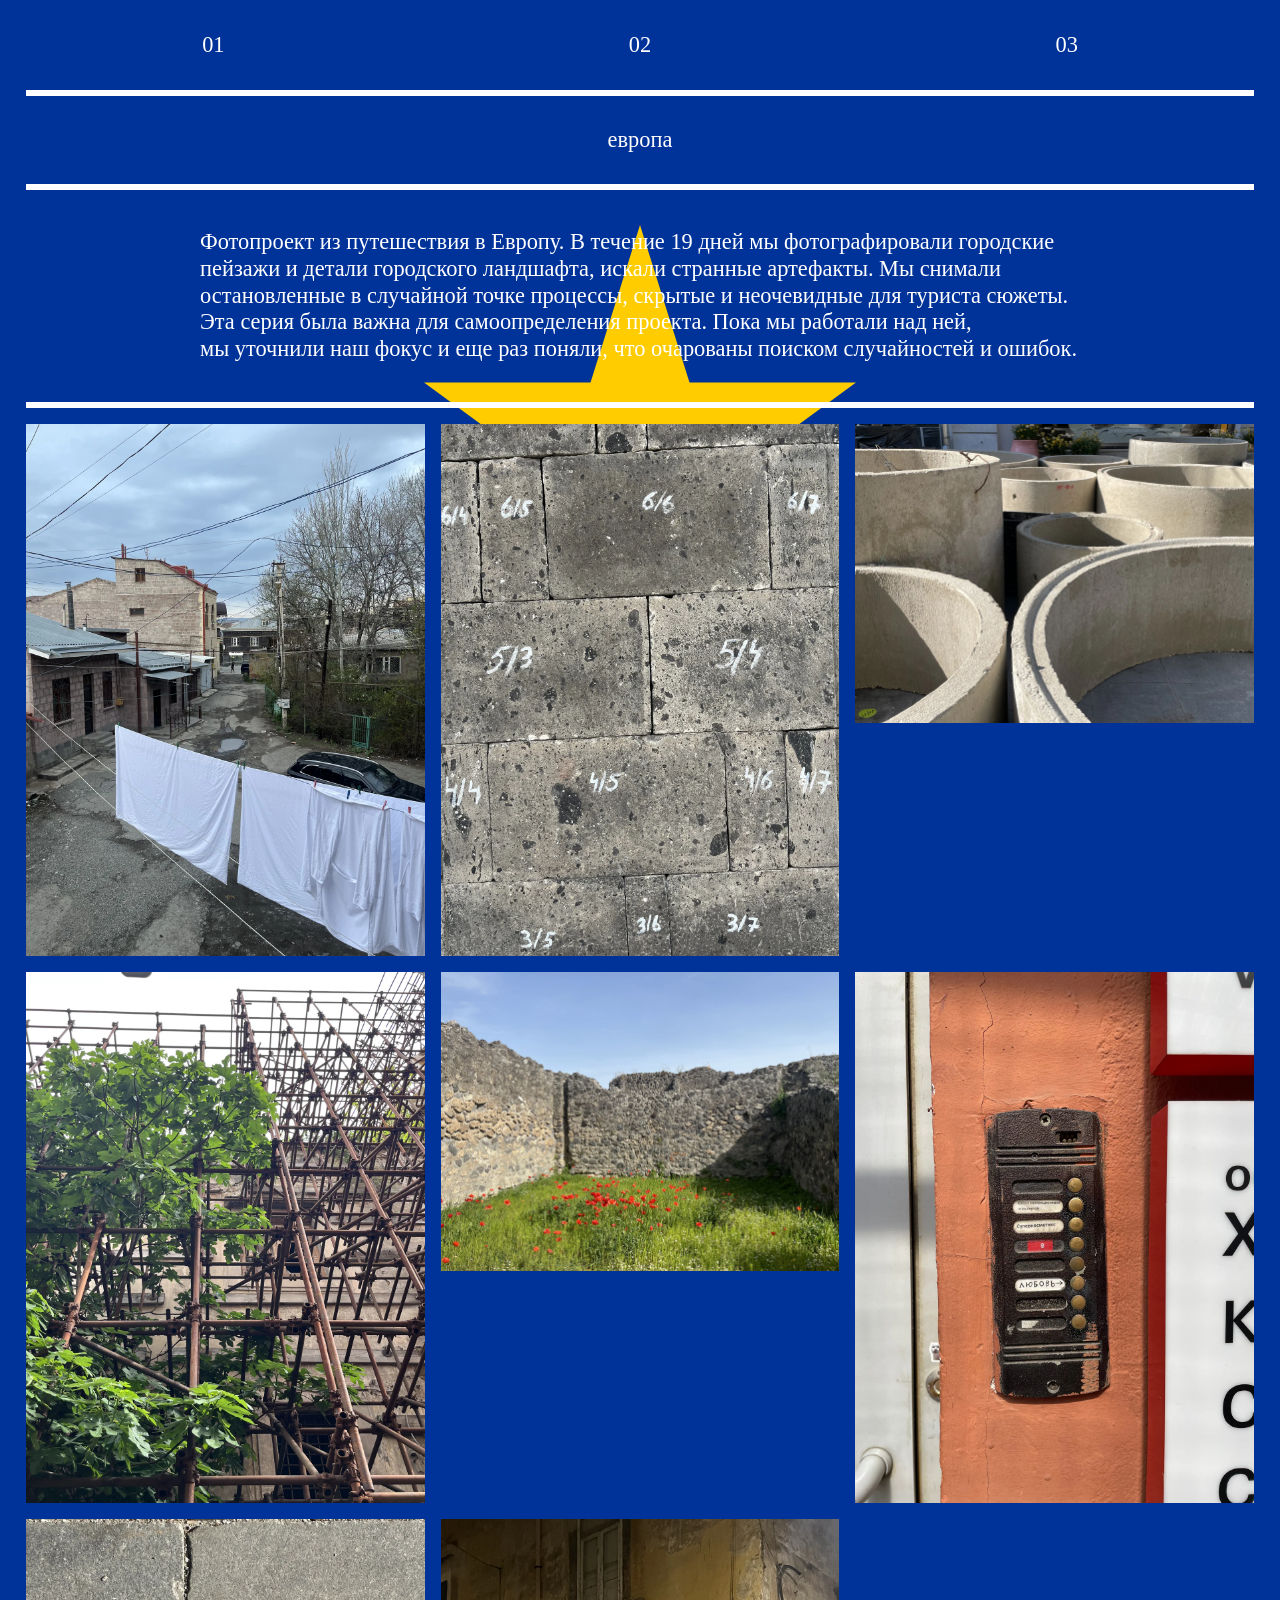
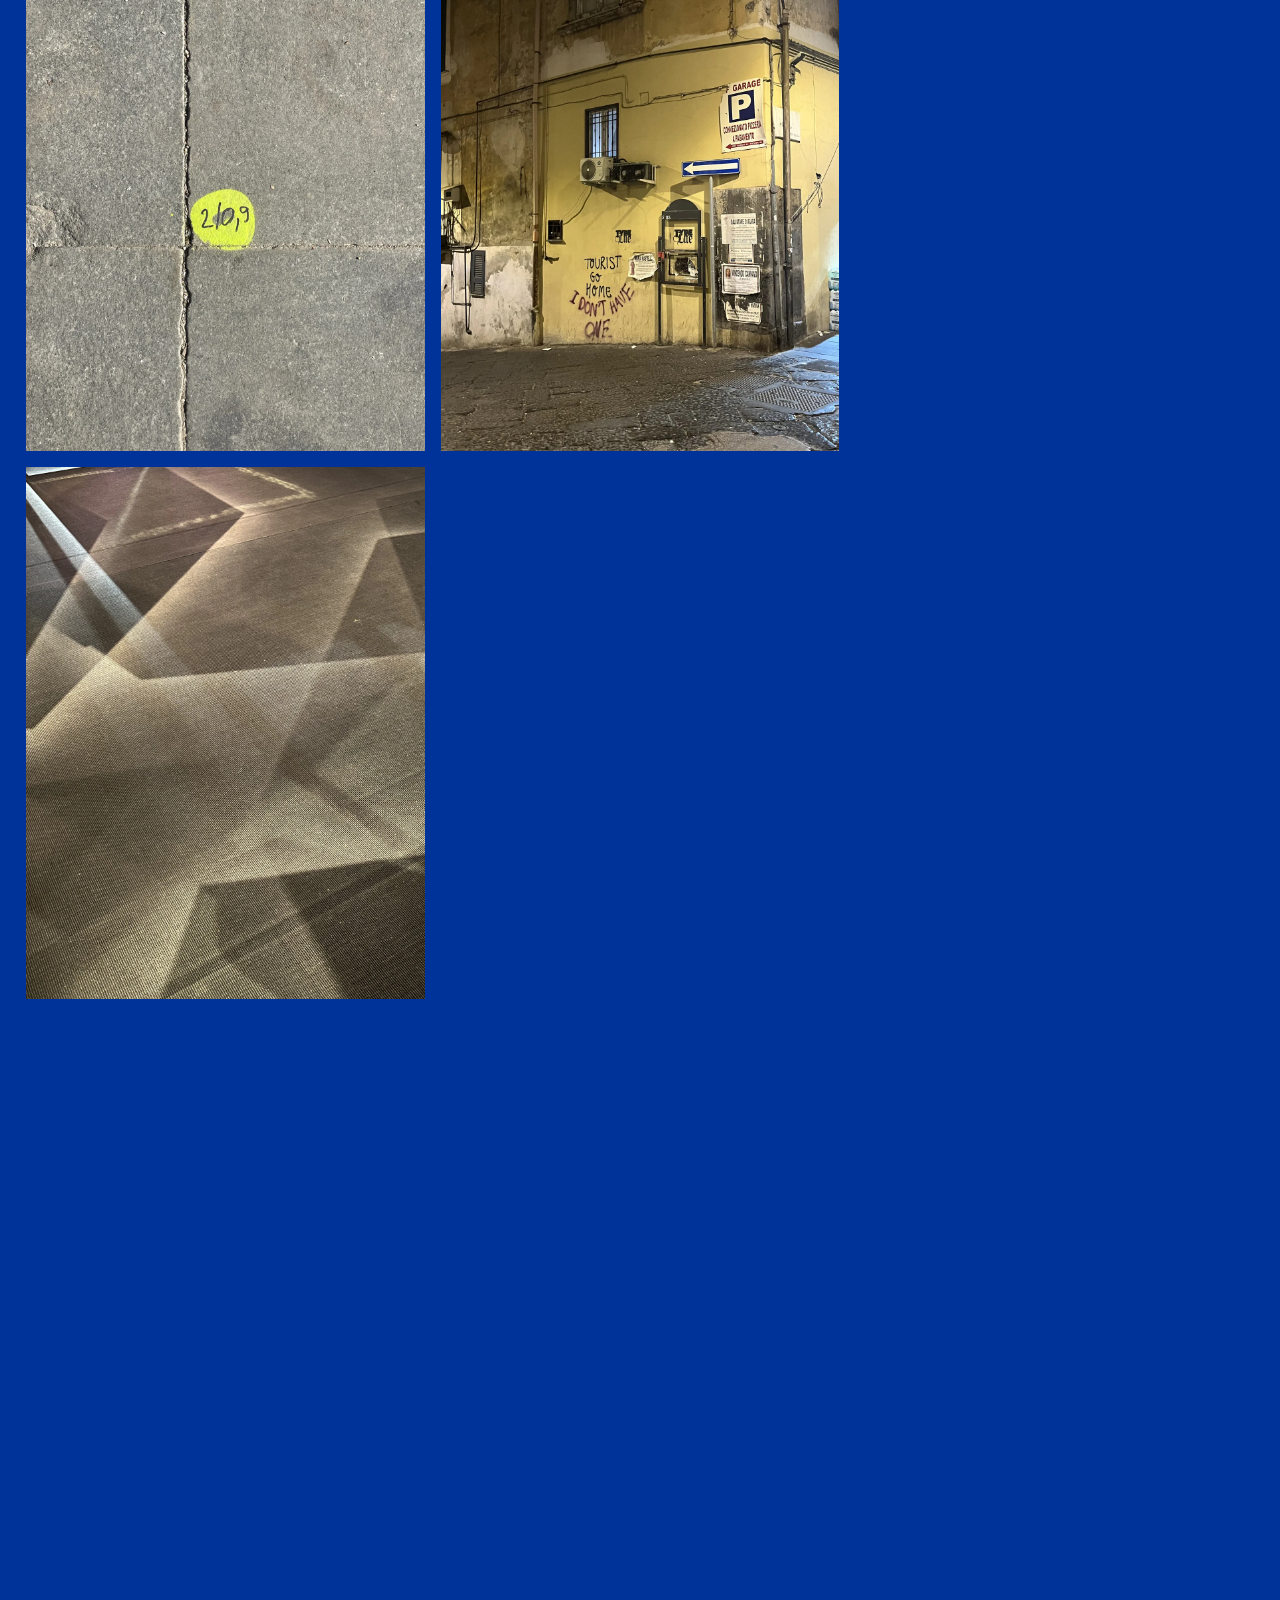
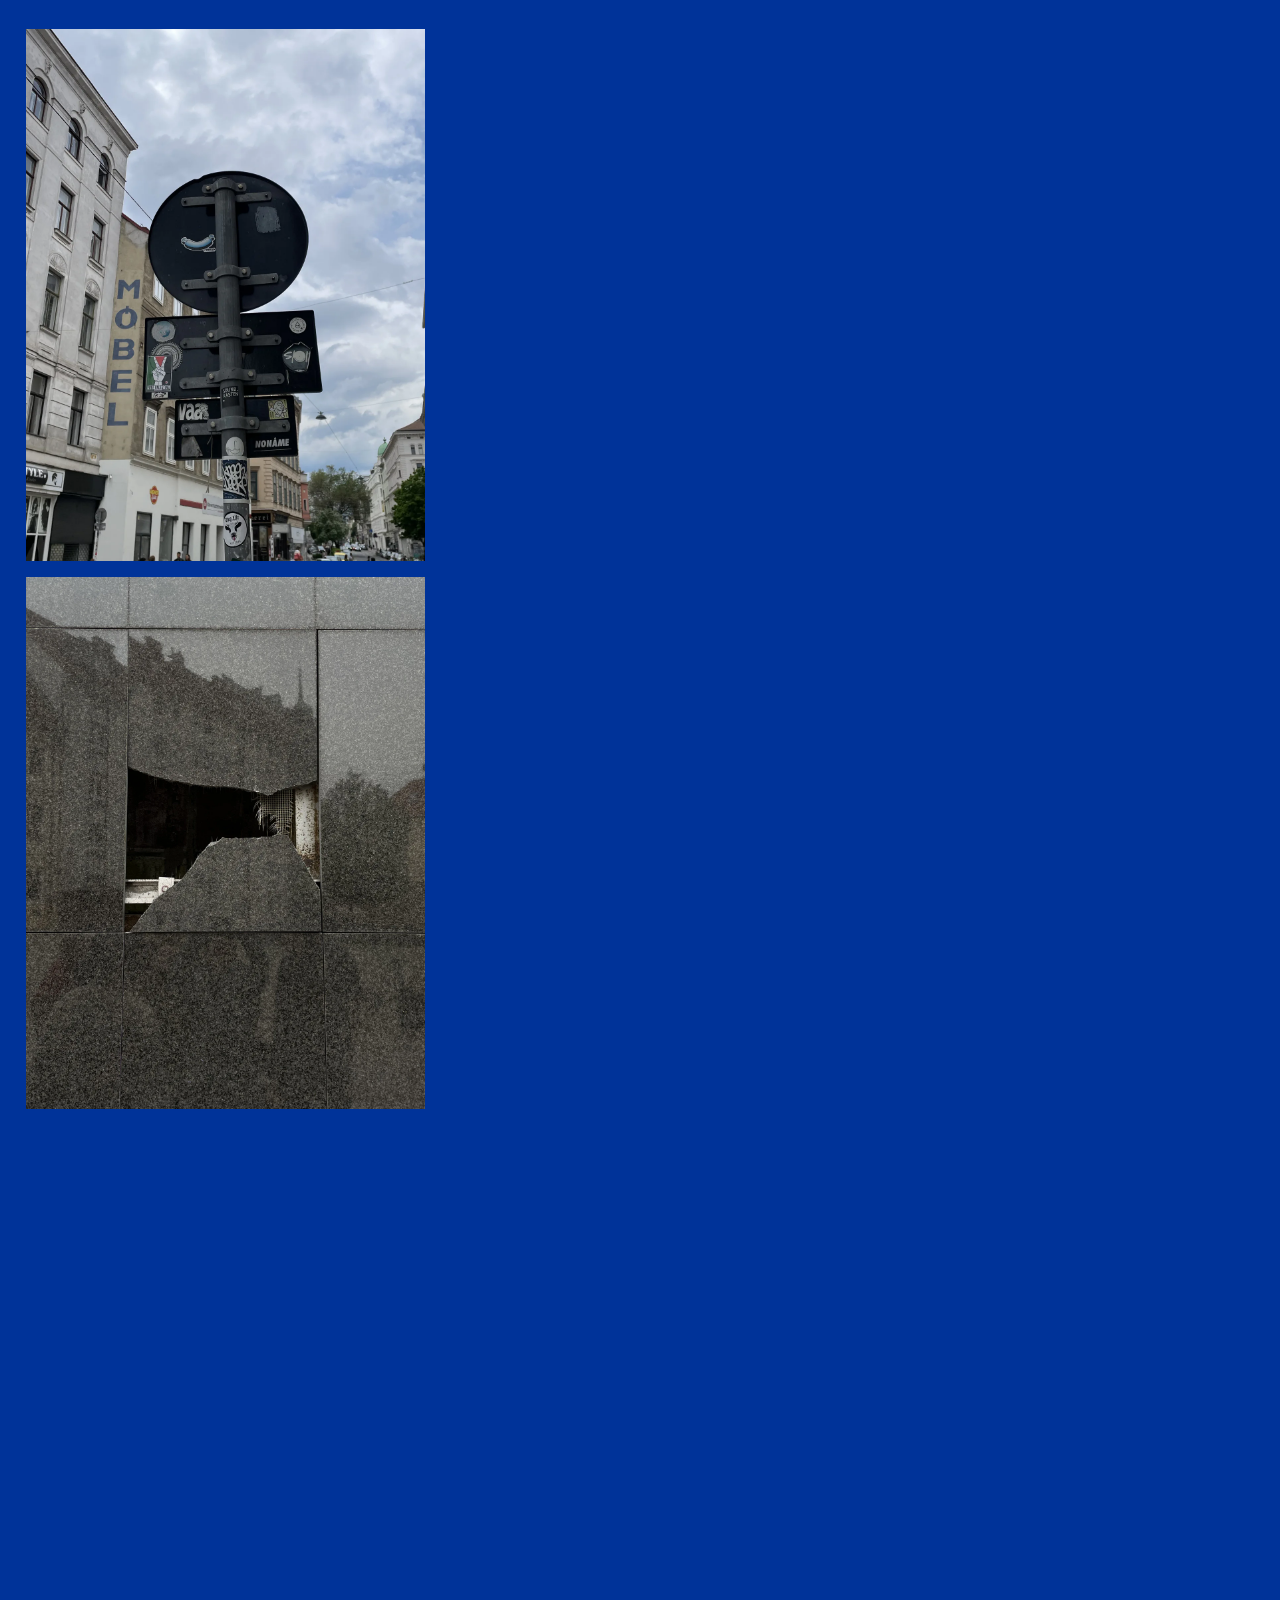
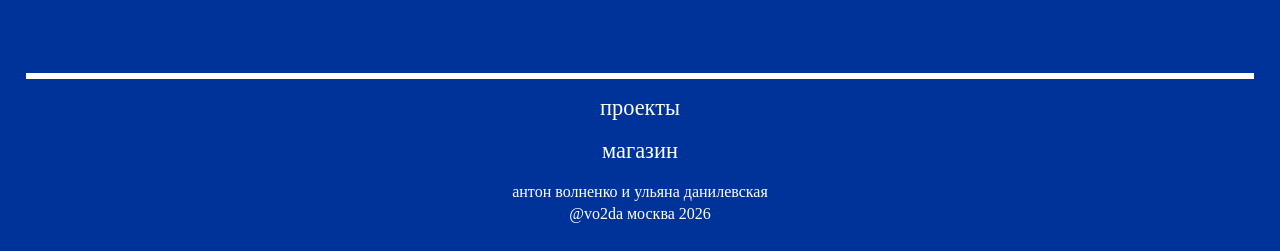
==== commit 113c3c10: "Optimize web images Add optimized WebP assets, lazy image loading, and proportional image sizing for" ====
--- a/europe.html
+++ b/europe.html
@@ -5,7 +5,8 @@
     <meta charset="UTF-8">
     <meta name="viewport" content="width=device-width, initial-scale=1.0">
     <title>во-да</title>
-    <link rel="stylesheet" href="./style.css">
+    <link rel="icon" type="image/svg" href="/ico.svg">
+    <link rel="stylesheet" href="./style.css?v=20260629">
 </head>
 
 <body class="body__europe">
@@ -34,30 +35,30 @@
             наш фокус и&nbsp;еще раз поняли, что очарованы поиском случайностей и&nbsp;ошибок.</p>
         <hr>
         <div class="main__grid">
-            <img src="projects/europe/03-a.jpeg">
-            <img src="projects/europe/05-a.jpeg">
-            <img src="projects/europe/06-u.jpeg">
-            <img src="projects/europe/06-a.jpeg">
-            <img src="projects/europe/07-a.jpeg">
-            <img src="projects/europe/05-u.jpeg">
-            <img src="projects/europe/07-u.jpeg">
-            <img src="projects/europe/08-a.jpeg">
-            <img src="projects/europe/09-a.jpeg">
-            <img src="projects/europe/13-a.jpeg">
-            <img src="projects/europe/10-a.jpeg">
-            <img src="projects/europe/10-u.jpeg">
-            <img src="projects/europe/11-a.jpeg">
-            <img src="projects/europe/11-u.jpeg">
-            <img src="projects/europe/12-a.jpeg">
-            <img src="projects/europe/13-u.jpeg">
-            <img src="projects/europe/14-a.jpeg">
-            <img src="projects/europe/14-u.jpeg">
-            <img src="projects/europe/15-u.jpeg">
-            <img src="projects/europe/16-a.jpeg">
-            <img src="projects/europe/17-a.jpeg">
-            <img src="projects/europe/17-u.jpeg">
-            <img src="projects/europe/18-a.jpeg">
-            <img src="projects/europe/19-a.jpeg">
+            <img src="projects/europe/03-a.webp?v=20260629" width="1200" height="1600" loading="lazy" decoding="async">
+            <img src="projects/europe/05-a.webp?v=20260629" width="1200" height="1600" loading="lazy" decoding="async">
+            <img src="projects/europe/06-u.webp?v=20260629" width="1600" height="1200" loading="lazy" decoding="async">
+            <img src="projects/europe/06-a.webp?v=20260629" width="1200" height="1600" loading="lazy" decoding="async">
+            <img src="projects/europe/07-a.webp?v=20260629" width="1600" height="1200" loading="lazy" decoding="async">
+            <img src="projects/europe/05-u.webp?v=20260629" width="1200" height="1600" loading="lazy" decoding="async">
+            <img src="projects/europe/07-u.webp?v=20260629" width="1200" height="1600" loading="lazy" decoding="async">
+            <img src="projects/europe/08-a.webp?v=20260629" width="1200" height="1600" loading="lazy" decoding="async">
+            <img src="projects/europe/09-a.webp?v=20260629" width="1600" height="1200" loading="lazy" decoding="async">
+            <img src="projects/europe/13-a.webp?v=20260629" width="1200" height="1600" loading="lazy" decoding="async">
+            <img src="projects/europe/10-a.webp?v=20260629" width="1600" height="1200" loading="lazy" decoding="async">
+            <img src="projects/europe/10-u.webp?v=20260629" width="1600" height="1200" loading="lazy" decoding="async">
+            <img src="projects/europe/11-a.webp?v=20260629" width="1600" height="1067" loading="lazy" decoding="async">
+            <img src="projects/europe/11-u.webp?v=20260629" width="1200" height="1600" loading="lazy" decoding="async">
+            <img src="projects/europe/12-a.webp?v=20260629" width="1067" height="1600" loading="lazy" decoding="async">
+            <img src="projects/europe/13-u.webp?v=20260629" width="1200" height="1600" loading="lazy" decoding="async">
+            <img src="projects/europe/14-a.webp?v=20260629" width="1600" height="1200" loading="lazy" decoding="async">
+            <img src="projects/europe/14-u.webp?v=20260629" width="1200" height="1600" loading="lazy" decoding="async">
+            <img src="projects/europe/15-u.webp?v=20260629" width="1200" height="1600" loading="lazy" decoding="async">
+            <img src="projects/europe/16-a.webp?v=20260629" width="1200" height="1600" loading="lazy" decoding="async">
+            <img src="projects/europe/17-a.webp?v=20260629" width="1200" height="1600" loading="lazy" decoding="async">
+            <img src="projects/europe/17-u.webp?v=20260629" width="1200" height="1600" loading="lazy" decoding="async">
+            <img src="projects/europe/18-a.webp?v=20260629" width="1600" height="1200" loading="lazy" decoding="async">
+            <img src="projects/europe/19-a.webp?v=20260629" width="1200" height="1600" loading="lazy" decoding="async">
         </div>
         <hr>
         <footer>
--- a/style.css
+++ b/style.css
@@ -174,6 +174,7 @@
 
 img {
     width: 100%;
+    height: auto;
 }
 
 .image-pair {
